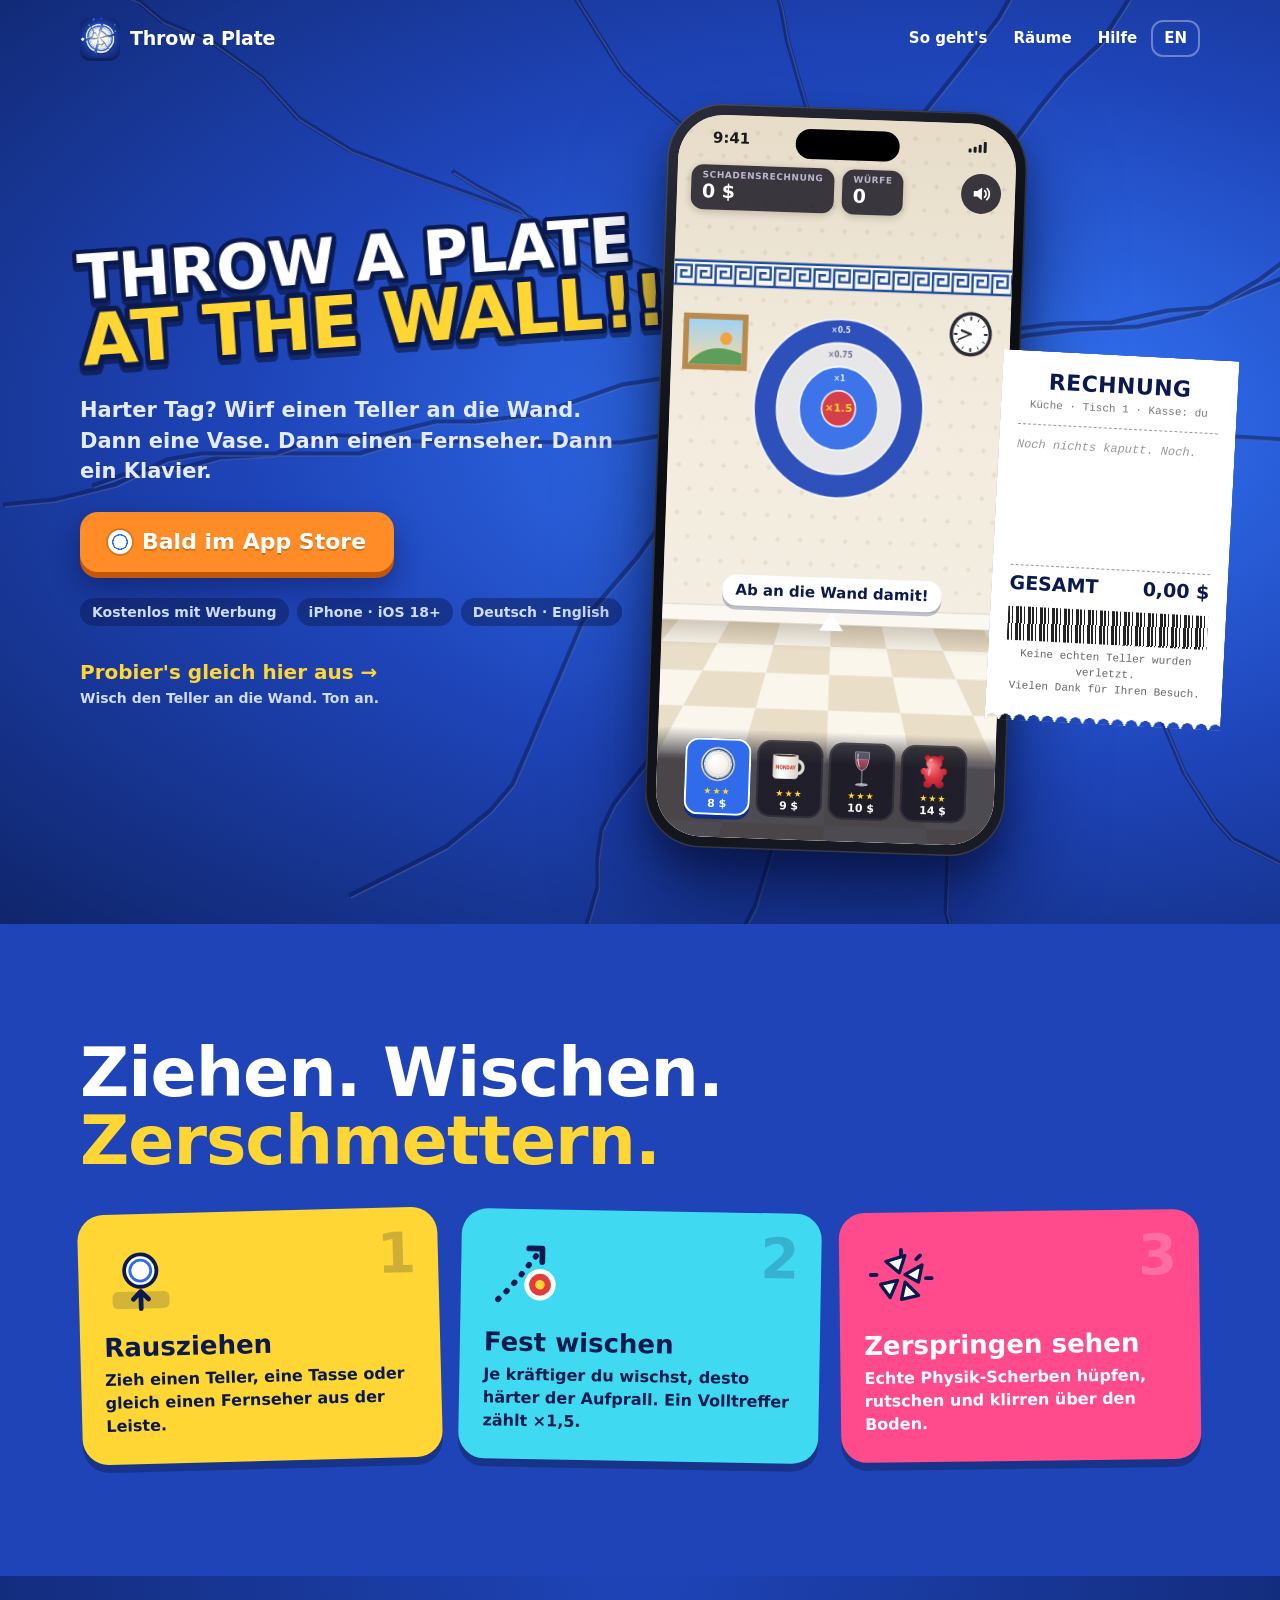
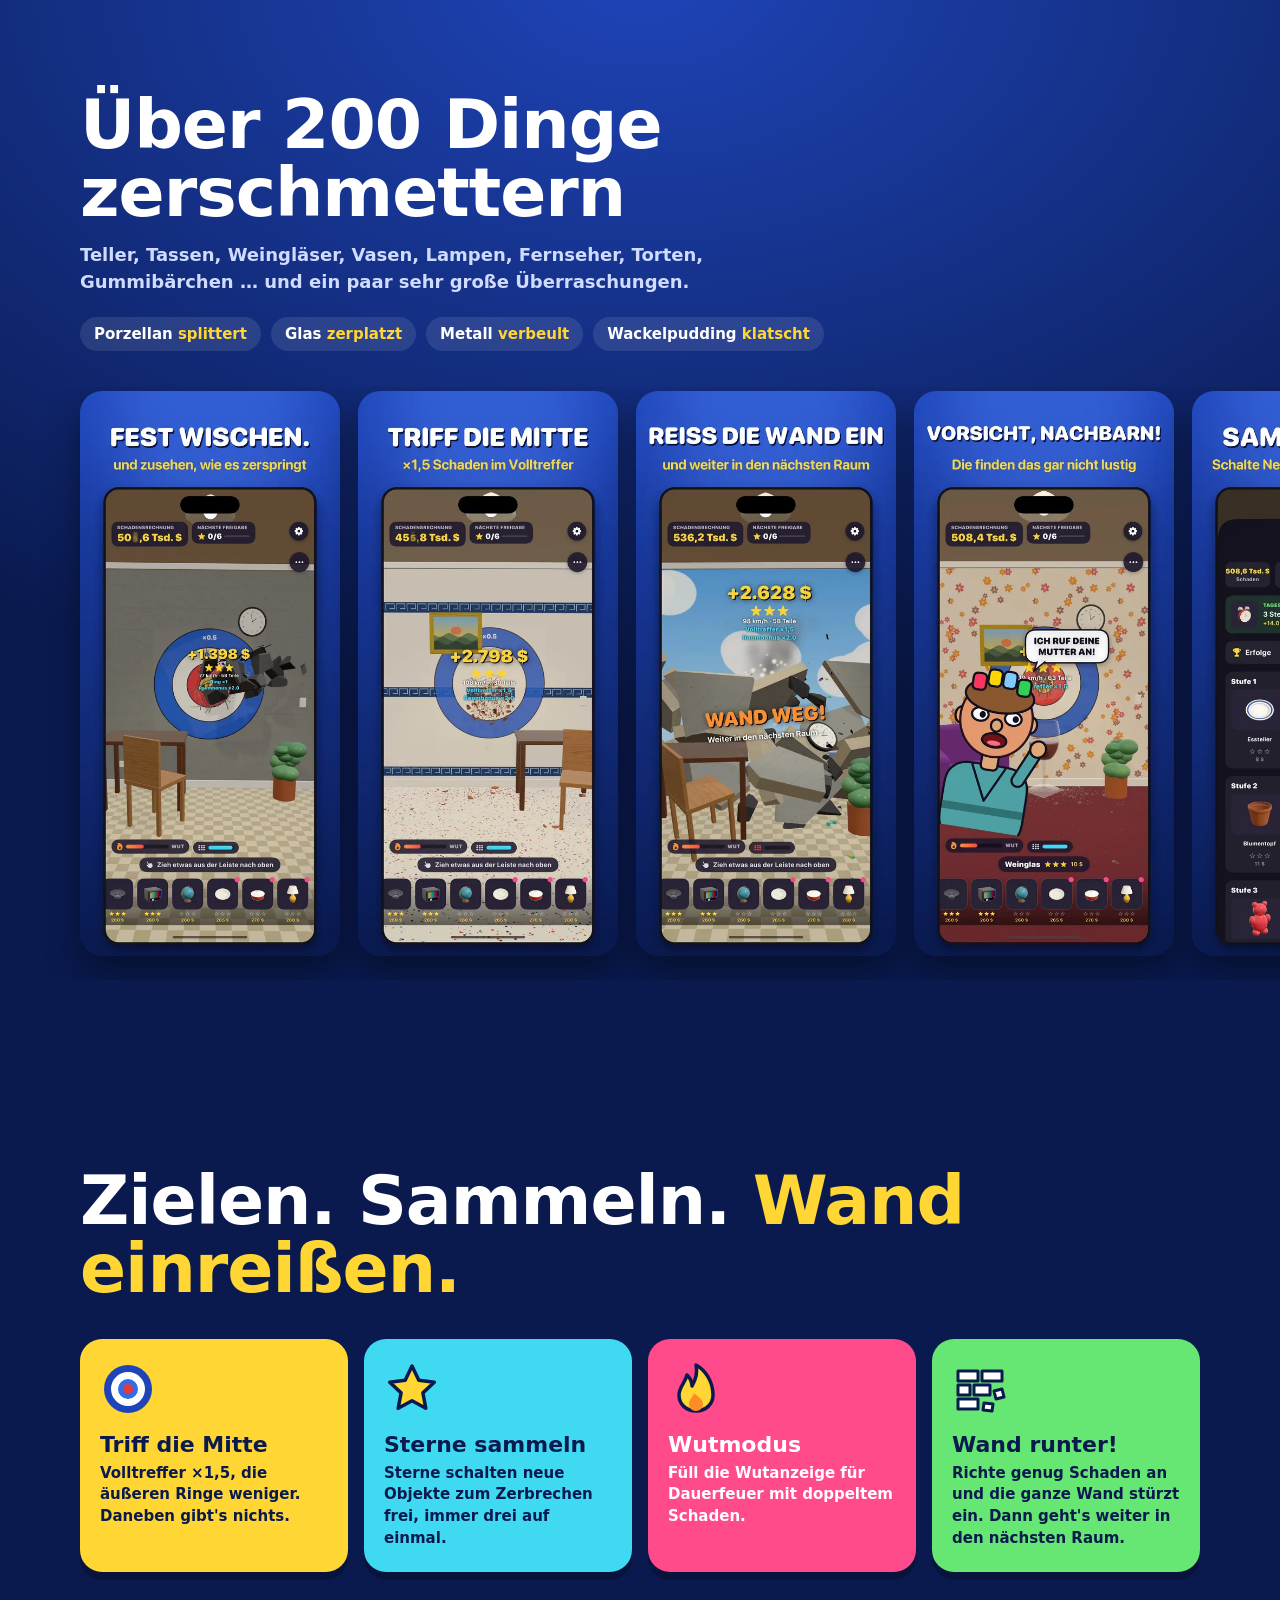
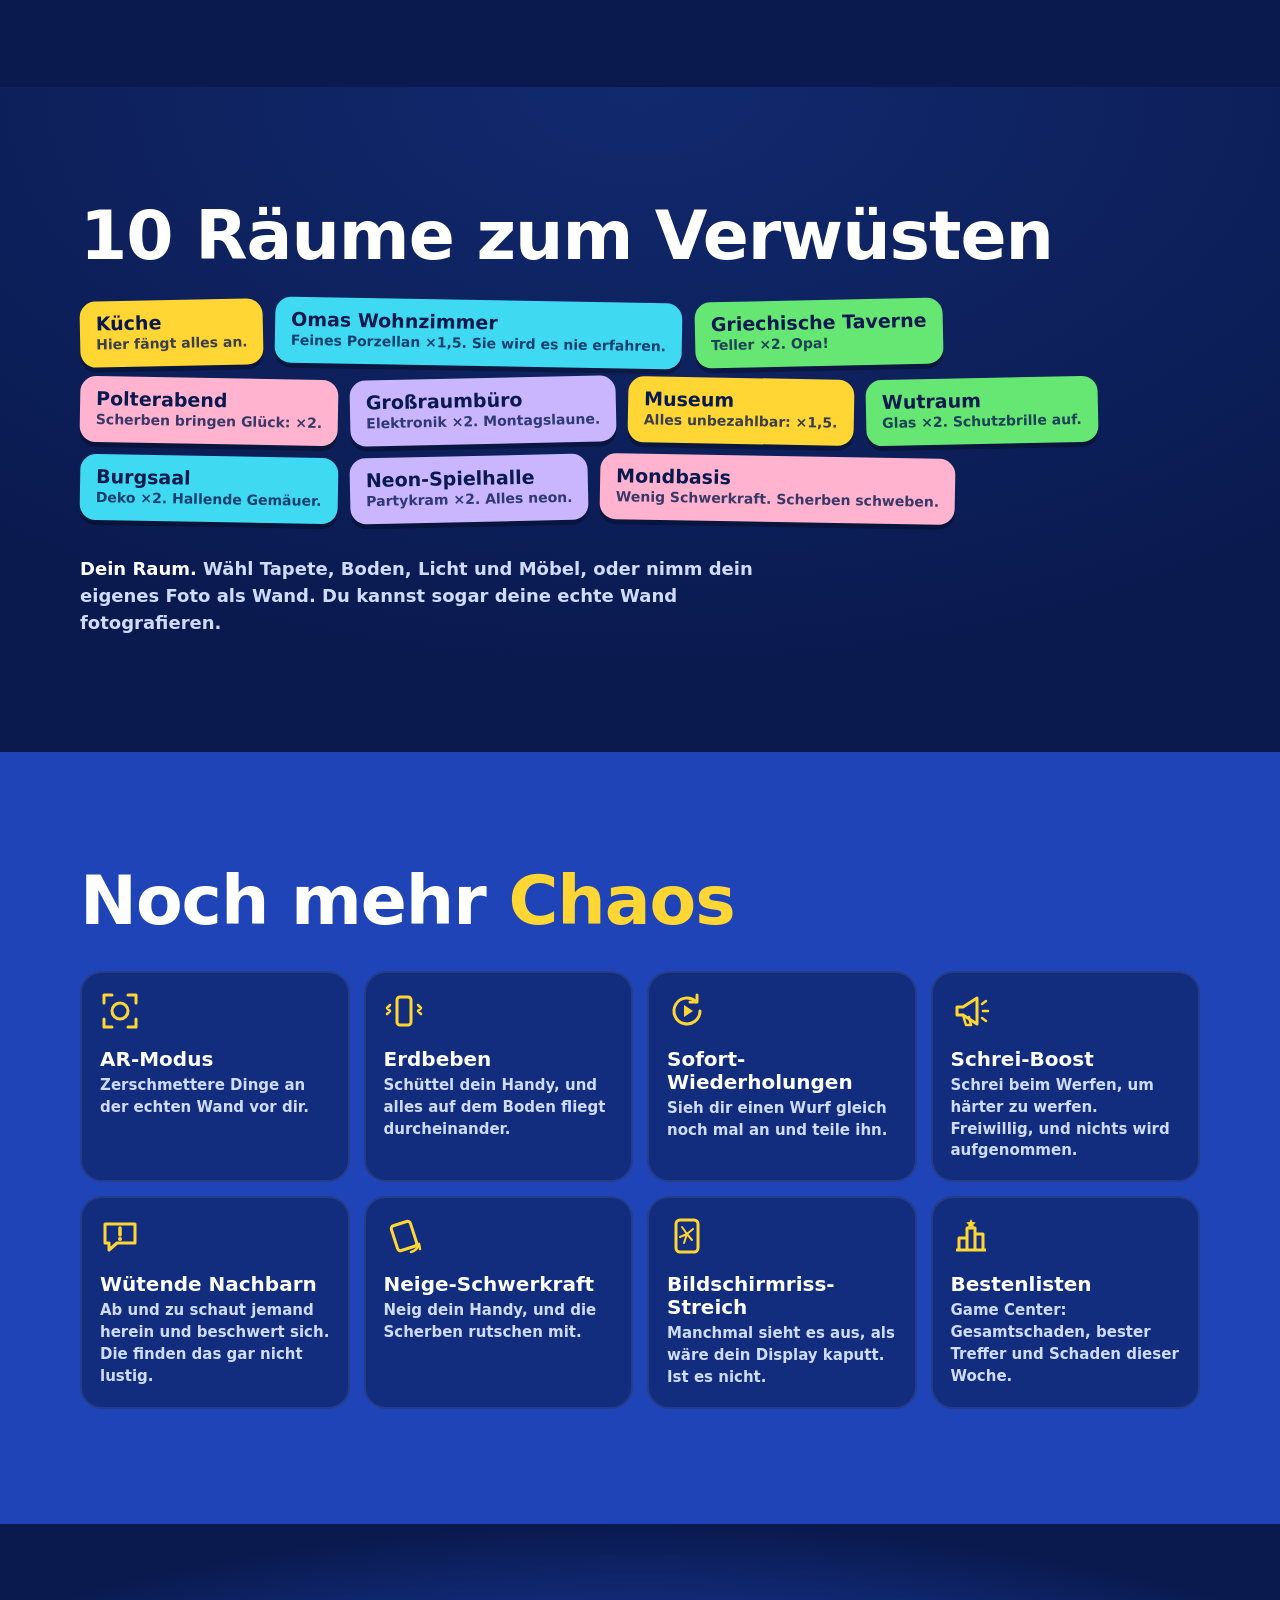
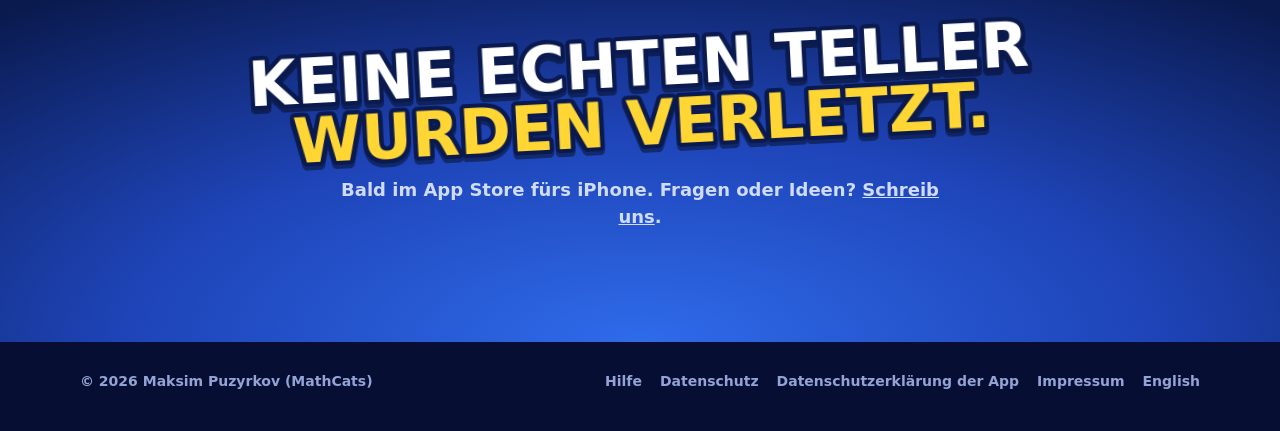
==== de/index.html @ cf0da5d7 "Throw a Plate at the Wall!!! website: playable mini-smash, EN + DE, support, privacy, Impressum Plai" ====
<!DOCTYPE html>
<html lang="de">
<head>
<!--
  THROW A PLATE AT THE WALL!!! – STARTSEITE (Deutsch). Die englische Seite ist ../index.html; beide gleich halten.
  Nach EDIT suchen, um änderbaren Text zu finden. Nur die Wörter zwischen > und < ändern.
-->
<meta charset="utf-8">
<meta name="viewport" content="width=device-width, initial-scale=1">
<title>Throw a Plate at the Wall!!! – Über 200 Dinge zerschmettern auf dem iPhone</title>
<meta name="description" content="Harter Tag? Wirf einen Teller an die Wand. Dann eine Vase. Dann einen Fernseher. Ein Physik-Zerschmetter-Spiel fürs iPhone – probier es gleich hier im Browser aus.">
<meta name="theme-color" content="#1E44B8">
<link rel="canonical" href="https://mathcatsmathcats.github.io/ThrowAPlate/de/">
<link rel="alternate" hreflang="en" href="https://mathcatsmathcats.github.io/ThrowAPlate/">
<link rel="alternate" hreflang="de" href="https://mathcatsmathcats.github.io/ThrowAPlate/de/">
<link rel="alternate" hreflang="x-default" href="https://mathcatsmathcats.github.io/ThrowAPlate/">
<meta property="og:type" content="website">
<meta property="og:site_name" content="Throw a Plate at the Wall!!!">
<meta property="og:title" content="Throw a Plate at the Wall!!!">
<meta property="og:description" content="Harter Tag? Wirf einen Teller an die Wand. Dann eine Vase. Dann einen Fernseher. Über 200 Dinge zerschmettern auf dem iPhone.">
<meta property="og:url" content="https://mathcatsmathcats.github.io/ThrowAPlate/de/">
<meta property="og:image" content="https://mathcatsmathcats.github.io/ThrowAPlate/assets/img/og-de.jpg">
<meta property="og:image:width" content="1200">
<meta property="og:image:height" content="630">
<meta property="og:locale" content="de_DE">
<meta name="twitter:card" content="summary_large_image">
<!-- LINK EDIT: wenn die App live ist, ihre App-Store-ID für Safaris Banner eintragen: <meta name="apple-itunes-app" content="app-id=0000000000"> -->
<link rel="icon" type="image/png" href="../favicon.png">
<link rel="apple-touch-icon" href="../apple-touch-icon.png">
<link rel="stylesheet" href="../assets/site.css">
</head>
<body>
<a class="skip" href="#main">Zum Inhalt</a>

<header class="top">
  <div class="wrap">
    <a class="brand" href="./" aria-label="Throw a Plate at the Wall!!! – Startseite"><img src="../assets/img/icon-256.webp" width="40" height="40" alt=""><span>Throw a Plate</span></a>
    <nav aria-label="Hauptmenü">
      <a href="#how">So geht's</a>
      <a href="#rooms" class="wide">Räume</a>
      <a href="support/">Hilfe</a>
      <a href="../" class="lang" lang="en" hreflang="en" title="English">EN</a>
    </nav>
  </div>
</header>

<main id="main">
<section class="hero">
  <svg class="cracks" aria-hidden="true"></svg>
  <div class="wrap hero-grid">
    <div>
      <h1 class="logo" lang="en" aria-label="Throw a Plate at the Wall!!!"><span class="l1" aria-hidden="true">THROW A PLATE</span><span class="l2" aria-hidden="true">AT THE WALL!!!</span></h1>
      <!-- EDIT 1 – die Zeile unter dem Titel -->
      <p class="lede">Harter Tag? Wirf einen Teller an die Wand. Dann eine Vase. Dann einen Fernseher. Dann ein Klavier.</p>
      <!-- EDIT 2 – wenn die App live ist, diese Zeile ersetzen durch:
           <a class="chunky orange soon" href="https://apps.apple.com/de/app/idXXXXXXXXXX">Laden im App Store</a> -->
      <p><span class="chunky orange soon">Bald im App Store</span></p>
      <ul class="facts">
        <li>Kostenlos mit Werbung</li><li>iPhone · iOS 18+</li><li>Deutsch · English</li>
      </ul>
      <p class="try">Probier's gleich hier aus →<small>Wisch den Teller an die Wand. Ton an.</small></p>
    </div>

    <div class="play">
      <div class="phone">
        <div class="screen">
          <div class="game" id="game"></div>
          <div class="status" aria-hidden="true"><b>9:41</b><i class="island"></i><span class="bars"><i></i><i></i><i></i><i></i></span></div>
          <div class="hud">
            <div class="pill"><small>Schadensrechnung</small><b id="bill">0 $</b></div>
            <div class="pill"><small>Würfe</small><b id="count">0</b></div>
            <button class="round" id="mute" type="button" aria-pressed="false" aria-label="Ton an"><svg viewBox="0 0 24 24" aria-hidden="true"><path d="M4 9h4l5-4v14l-5-4H4z" fill="currentColor"/><path class="wave" d="M16 8.5a5 5 0 0 1 0 7M18.5 6a8.5 8.5 0 0 1 0 12" fill="none" stroke="currentColor" stroke-width="2" stroke-linecap="round"/><path class="cross" d="M16 9l6 6M22 9l-6 6" stroke="currentColor" stroke-width="2" stroke-linecap="round"/></svg></button>
          </div>
          <div class="hint" id="hint" aria-hidden="true"><span>Ab an die Wand damit!</span><i></i></div>
          <div class="tray" role="toolbar" aria-label="Wähle, was du wirfst" id="tray"></div>
        </div>
      </div>
      <aside class="receipt" aria-label="Schadensrechnung">
        <p class="r-head">RECHNUNG</p>
        <p class="r-sub">Küche · Tisch 1 · Kasse: du</p>
        <ol class="r-lines" id="lines"><li class="r-empty">Noch nichts kaputt. Noch.</li></ol>
        <p class="r-total"><span>GESAMT</span><b id="total">0,00 $</b></p>
        <p class="r-bars" aria-hidden="true"></p>
        <p class="r-foot">Keine echten Teller wurden verletzt.<br>Vielen Dank für Ihren Besuch.</p>
      </aside>
    </div>
  </div>
</section>

<section class="band how" id="how">
  <div class="wrap">
    <!-- EDIT 3 – so geht's -->
    <h2 class="shout">Ziehen. Wischen. <em>Zerschmettern.</em></h2>
    <ol class="cards">
      <li class="card yellow">
        <svg viewBox="0 0 80 80" aria-hidden="true"><rect x="10" y="52" width="60" height="18" rx="6" fill="#0A1A4F" opacity=".18"/><circle cx="40" cy="30" r="17" fill="#fff" stroke="#0A1A4F" stroke-width="4"/><circle cx="40" cy="30" r="11" fill="none" stroke="#2F6BEA" stroke-width="3"/><path d="M40 70V52m-8 8 8-8 8 8" stroke="#0A1A4F" stroke-width="5" fill="none" stroke-linecap="round" stroke-linejoin="round"/></svg>
        <h3>Rausziehen</h3>
        <p>Zieh einen Teller, eine Tasse oder gleich einen Fernseher aus der Leiste.</p>
      </li>
      <li class="card cyan">
        <svg viewBox="0 0 80 80" aria-hidden="true"><path d="M14 66C30 52 42 34 58 14" stroke="#0A1A4F" stroke-width="6" fill="none" stroke-linecap="round" stroke-dasharray="1 11"/><path d="M46 12h14v14" stroke="#0A1A4F" stroke-width="6" fill="none" stroke-linecap="round" stroke-linejoin="round"/><circle cx="58" cy="50" r="14" fill="#E23B3B" stroke="#fff" stroke-width="5"/><circle cx="58" cy="50" r="5" fill="#FFD633"/></svg>
        <h3>Fest wischen</h3>
        <p>Je kräftiger du wischst, desto härter der Aufprall. Ein Volltreffer zählt ×1,5.</p>
      </li>
      <li class="card pink">
        <svg viewBox="0 0 80 80" aria-hidden="true"><g fill="#fff" stroke="#0A1A4F" stroke-width="3.5" stroke-linejoin="round"><path d="M38 34 24 22l20-6z"/><path d="M44 36l18-10-4 18z"/><path d="M36 42 18 46l10 14z"/><path d="M44 44l14 14-18 4z"/></g><g stroke="#0A1A4F" stroke-width="4" stroke-linecap="round"><path d="M40 10v6M66 40h6M14 36H8M60 16l-4 4"/></g></svg>
        <h3>Zerspringen sehen</h3>
        <p>Echte Physik-Scherben hüpfen, rutschen und klirren über den Boden.</p>
      </li>
    </ol>
  </div>
</section>

<section class="band shots">
  <div class="wrap">
    <!-- EDIT 4 – die Objekte -->
    <h2 class="shout">Über 200 Dinge zerschmettern</h2>
    <p class="sub">Teller, Tassen, Weingläser, Vasen, Lampen, Fernseher, Torten, Gummibärchen … und ein paar sehr große Überraschungen.</p>
    <ul class="breaks">
      <li>Porzellan <b>splittert</b></li><li>Glas <b>zerplatzt</b></li><li>Metall <b>verbeult</b></li><li>Wackelpudding <b>klatscht</b></li>
    </ul>
  </div>
  <ul class="rail" tabindex="0" aria-label="Bildschirmfotos">
    <li><img src="../assets/img/shots/de/01_smash.webp" width="480" height="1043" loading="lazy" alt="Fest wischen: Ein Teller zerspringt an einer Küchenwand, oben die Schadensrechnung"></li>
    <li><img src="../assets/img/shots/de/03_bullseye.webp" width="480" height="1043" loading="lazy" alt="Triff die Mitte: ein Volltreffer in der Mitte der Zielscheibe für ×1,5 Schaden"></li>
    <li><img src="../assets/img/shots/de/04_walldown.webp" width="480" height="1043" loading="lazy" alt="Reiß die Wand ein: Die ganze Wand stürzt ein, dann geht es weiter in den nächsten Raum"></li>
    <li><img src="../assets/img/shots/de/05_visitor.webp" width="480" height="1043" loading="lazy" alt="Vorsicht, Nachbarn: Ein gezeichneter Nachbar schaut herein und fragt, ob alles in Ordnung ist"></li>
    <li><img src="../assets/img/shots/de/06_collection.webp" width="480" height="1043" loading="lazy" alt="Sammle alles: die Smashopädie mit Objekten zum Freischalten und Sternen"></li>
    <li><img src="../assets/img/shots/de/07_editor.webp" width="480" height="1043" loading="lazy" alt="Dein Raum, deine Wand: Tapeten zur Auswahl oder dein eigenes Foto als Ziel"></li>
  </ul>
</section>

<section class="band goals">
  <div class="wrap">
    <!-- EDIT 5 – Zielen und Fortschritt -->
    <h2 class="shout">Zielen. Sammeln. <em>Wand einreißen.</em></h2>
    <ul class="quad">
      <li class="card yellow">
        <svg viewBox="0 0 56 56" aria-hidden="true"><circle cx="28" cy="28" r="24" fill="#1E44B8"/><circle cx="28" cy="28" r="17" fill="#fff"/><circle cx="28" cy="28" r="10" fill="#2F6BEA"/><circle cx="28" cy="28" r="5" fill="#E23B3B"/></svg>
        <h3>Triff die Mitte</h3>
        <p>Volltreffer ×1,5, die äußeren Ringe weniger. Daneben gibt's nichts.</p>
      </li>
      <li class="card cyan">
        <svg viewBox="0 0 56 56" aria-hidden="true"><path d="M28 5l6.8 14.2 15.5 2-11.4 10.7 2.9 15.4L28 39.8 14.2 47.3l2.9-15.4L5.7 21.2l15.5-2z" fill="#FFD633" stroke="#0A1A4F" stroke-width="3.5" stroke-linejoin="round"/></svg>
        <h3>Sterne sammeln</h3>
        <p>Sterne schalten neue Objekte zum Zerbrechen frei, immer drei auf einmal.</p>
      </li>
      <li class="card pink">
        <svg viewBox="0 0 56 56" aria-hidden="true"><path d="M28 50c-10 0-17-7-17-16 0-8 6-12 8-20 4 4 5 8 5 11 3-5 6-12 4-21 9 5 17 16 17 30 0 9-7 16-17 16z" fill="#FFD633" stroke="#0A1A4F" stroke-width="3.5" stroke-linejoin="round"/><path d="M28 50c-4 0-7-3-7-7 0-5 4-7 5-11 3 3 9 6 9 11 0 4-3 7-7 7z" fill="#FF8C26"/></svg>
        <h3>Wutmodus</h3>
        <p>Füll die Wutanzeige für Dauerfeuer mit doppeltem Schaden.</p>
      </li>
      <li class="card green">
        <svg viewBox="0 0 56 56" aria-hidden="true"><g fill="#fff" stroke="#0A1A4F" stroke-width="3" stroke-linejoin="round"><path d="M6 10h20v10H6zM30 10h20v10H30zM6 24h12v10H6zM22 24h16v10H22zM6 38h20v10H6z"/><path d="M42 30l8-2 2 8-8 2zM32 42l9 1-1 7-9-1z"/></g></svg>
        <h3>Wand runter!</h3>
        <p>Richte genug Schaden an und die ganze Wand stürzt ein. Dann geht's weiter in den nächsten Raum.</p>
      </li>
    </ul>
  </div>
</section>

<section class="band rooms" id="rooms">
  <div class="wrap">
    <!-- EDIT 6 – die Räume -->
    <h2 class="shout">10 Räume zum Verwüsten</h2>
    <ul class="stickers">
      <li class="s1"><b>Küche</b><span>Hier fängt alles an.</span></li>
      <li class="s2"><b>Omas Wohnzimmer</b><span>Feines Porzellan ×1,5. Sie wird es nie erfahren.</span></li>
      <li class="s3"><b>Griechische Taverne</b><span>Teller ×2. Opa!</span></li>
      <li class="s4"><b>Polterabend</b><span>Scherben bringen Glück: ×2.</span></li>
      <li class="s5"><b>Großraumbüro</b><span>Elektronik ×2. Montagslaune.</span></li>
      <li class="s1"><b>Museum</b><span>Alles unbezahlbar: ×1,5.</span></li>
      <li class="s3"><b>Wutraum</b><span>Glas ×2. Schutzbrille auf.</span></li>
      <li class="s2"><b>Burgsaal</b><span>Deko ×2. Hallende Gemäuer.</span></li>
      <li class="s5"><b>Neon-Spielhalle</b><span>Partykram ×2. Alles neon.</span></li>
      <li class="s4"><b>Mondbasis</b><span>Wenig Schwerkraft. Scherben schweben.</span></li>
    </ul>
    <p class="yours"><b>Dein Raum.</b> Wähl Tapete, Boden, Licht und Möbel, oder nimm dein eigenes Foto als Wand. Du kannst sogar deine echte Wand fotografieren.</p>
  </div>
</section>

<section class="band chaos">
  <div class="wrap">
    <!-- EDIT 7 – die Extras -->
    <h2 class="shout">Noch mehr <em>Chaos</em></h2>
    <ul class="tiles">
      <li><svg viewBox="0 0 40 40" aria-hidden="true"><path d="M4 12V4h8M28 4h8v8M36 28v8h-8M12 36H4v-8" fill="none" stroke="currentColor" stroke-width="3" stroke-linecap="round" stroke-linejoin="round"/><circle cx="20" cy="20" r="8" fill="none" stroke="currentColor" stroke-width="3"/></svg>
        <h3>AR-Modus</h3><p>Zerschmettere Dinge an der echten Wand vor dir.</p></li>
      <li><svg viewBox="0 0 40 40" aria-hidden="true"><rect x="13" y="6" width="14" height="28" rx="3" fill="none" stroke="currentColor" stroke-width="3"/><path d="M6 14l-3 3 3 3 -3 3M34 14l3 3-3 3 3 3" fill="none" stroke="currentColor" stroke-width="2.5" stroke-linecap="round" stroke-linejoin="round"/></svg>
        <h3>Erdbeben</h3><p>Schüttel dein Handy, und alles auf dem Boden fliegt durcheinander.</p></li>
      <li><svg viewBox="0 0 40 40" aria-hidden="true"><path d="M33 20a13 13 0 1 1-4-9.4" fill="none" stroke="currentColor" stroke-width="3" stroke-linecap="round"/><path d="M30 4v7h-7" fill="none" stroke="currentColor" stroke-width="3" stroke-linecap="round" stroke-linejoin="round"/><path d="M17 14v12l9-6z" fill="currentColor"/></svg>
        <h3>Sofort-Wiederholungen</h3><p>Sieh dir einen Wurf gleich noch mal an und teile ihn.</p></li>
      <li><svg viewBox="0 0 40 40" aria-hidden="true"><path d="M6 16h6l14-9v26l-14-9H6z" fill="none" stroke="currentColor" stroke-width="3" stroke-linejoin="round"/><path d="M12 24l3 10h5l-2-8M31 13l4-3M32 20h5M31 27l4 3" fill="none" stroke="currentColor" stroke-width="2.5" stroke-linecap="round" stroke-linejoin="round"/></svg>
        <h3>Schrei-Boost</h3><p>Schrei beim Werfen, um härter zu werfen. Freiwillig, und nichts wird aufgenommen.</p></li>
      <li><svg viewBox="0 0 40 40" aria-hidden="true"><path d="M5 8h30v19H17l-8 7v-7H5z" fill="none" stroke="currentColor" stroke-width="3" stroke-linejoin="round"/><path d="M20 12v7" stroke="currentColor" stroke-width="3.5" stroke-linecap="round"/><circle cx="20" cy="23" r="2" fill="currentColor"/></svg>
        <h3>Wütende Nachbarn</h3><p>Ab und zu schaut jemand herein und beschwert sich. Die finden das gar nicht lustig.</p></li>
      <li><svg viewBox="0 0 40 40" aria-hidden="true"><rect x="10" y="7" width="20" height="26" rx="3" fill="none" stroke="currentColor" stroke-width="3" transform="rotate(-18 20 20)"/><path d="M27 36c4-1 7-4 8-8" fill="none" stroke="currentColor" stroke-width="2.5" stroke-linecap="round"/><path d="M36 33l-1-5-4 2" fill="none" stroke="currentColor" stroke-width="2.5" stroke-linecap="round" stroke-linejoin="round"/></svg>
        <h3>Neige-Schwerkraft</h3><p>Neig dein Handy, und die Scherben rutschen mit.</p></li>
      <li><svg viewBox="0 0 40 40" aria-hidden="true"><rect x="9" y="4" width="22" height="32" rx="4" fill="none" stroke="currentColor" stroke-width="3"/><path d="M20 18l-5-7M20 18l6-5M20 18l-3 9M20 18l5 6M20 18l-7 3" fill="none" stroke="currentColor" stroke-width="2" stroke-linecap="round"/></svg>
        <h3>Bildschirmriss-Streich</h3><p>Manchmal sieht es aus, als wäre dein Display kaputt. Ist es nicht.</p></li>
      <li><svg viewBox="0 0 40 40" aria-hidden="true"><path d="M5 34h30M8 34V22h8v12M16 34V12h8v22M24 34V18h8v16" fill="none" stroke="currentColor" stroke-width="3" stroke-linejoin="round"/><path d="M20 3l1.5 3 3.3.5-2.4 2.3.6 3.2-3-1.6-3 1.6.6-3.2-2.4-2.3 3.3-.5z" fill="currentColor"/></svg>
        <h3>Bestenlisten</h3><p>Game Center: Gesamtschaden, bester Treffer und Schaden dieser Woche.</p></li>
    </ul>
  </div>
</section>

<section class="end">
  <div class="wrap">
    <p class="sign" aria-hidden="true"><span>KEINE ECHTEN TELLER</span><span>WURDEN VERLETZT.</span></p>
    <!-- EDIT 8 – der Schlusssatz; wenn die App live ist, „App Store“ mit ihrer Seite verlinken -->
    <p class="more">Bald im App Store fürs iPhone. Fragen oder Ideen? <a href="support/">Schreib uns</a>.</p>
  </div>
</section>
</main>

<footer class="foot">
  <div class="wrap">
    <p>© 2026 Maksim Puzyrkov (MathCats)</p>
    <nav aria-label="Fußzeile">
      <a href="support/">Hilfe</a>
      <a href="privacy/">Datenschutz</a>
      <a href="https://mathcatsmathcats.github.io/ThrowAPlate-privacy/privacy-policy.html#de">Datenschutzerklärung der App</a>
      <a href="../impressum/">Impressum</a>
      <a href="../" lang="en" hreflang="en">English</a>
    </nav>
  </div>
</footer>

<script src="../assets/smash.js"></script>
<script src="../assets/home.js"></script>
</body>
</html>
---- assets/site.css ----
/* Throw a Plate at the Wall!!! – website styles.
   Colors and type follow the app: deep blue wall, chunky rounded black type (SF Rounded on Apple devices),
   and the app's button colors. */
:root {
  --navy: #0A1A4F;
  --navy-2: #060F33;
  --blue: #1E44B8;
  --cobalt: #2F6BEA;
  --glaze: #F7F4EC;
  --yellow: #FFD633;
  --pink: #FF4A8C;
  --cyan: #40D9F2;
  --green: #66E673;
  --orange: #FF8C26;
  --purple: #9966FF;
  --ink: #14121F;
  --ink-2: #4B4860;
  --soft: #CFDBFF;
  --round: ui-rounded, "SF Pro Rounded", "Arial Rounded MT Bold", "Nunito", "Varela Round", system-ui, sans-serif;
  --text: system-ui, -apple-system, "Segoe UI", Roboto, sans-serif;
  --mono: ui-monospace, "SF Mono", Menlo, Consolas, "Liberation Mono", monospace;
  --side: clamp(16px, 4vw, 40px);
  color-scheme: dark;
}
* { box-sizing: border-box; }
html { -webkit-text-size-adjust: 100%; text-size-adjust: 100%; scroll-behavior: smooth; }
@media (prefers-reduced-motion: reduce) { html { scroll-behavior: auto; } }
body { margin: 0; background: var(--navy); color: #fff; font: 500 17px/1.55 var(--text); overflow-x: hidden; }
a { color: inherit; }
img { display: block; max-width: 100%; height: auto; }
.wrap { max-width: 1200px; margin: 0 auto; padding: 0 var(--side); }
.skip { position: absolute; left: 12px; top: -60px; z-index: 50; padding: 10px 14px; border-radius: 12px; background: var(--yellow); color: var(--navy); font: 900 15px/1 var(--round); }
.skip:focus { top: 12px; }
:focus-visible { outline: 3px solid var(--yellow); outline-offset: 2px; }
.sr { position: absolute; width: 1px; height: 1px; overflow: hidden; clip-path: inset(50%); white-space: nowrap; }

/* header */
.top { position: absolute; inset: 0 0 auto; z-index: 10; }
.top .wrap { display: flex; align-items: center; justify-content: space-between; gap: 12px; height: 76px; }
.brand { display: flex; align-items: center; gap: 10px; text-decoration: none; font: 900 19px/1 var(--round); letter-spacing: -.01em; white-space: nowrap; }
.brand img { width: 40px; height: 40px; border-radius: 10px; box-shadow: 0 3px 0 rgba(0,0,0,.3); }
.top nav { display: flex; gap: 2px; }
.top nav a { text-decoration: none; font: 800 15px/1 var(--round); padding: 11px 12px; border-radius: 12px; white-space: nowrap; }
.top nav a:hover { background: rgba(255,255,255,.12); }
.top nav a[aria-current="page"] { background: rgba(255,255,255,.14); }
.top nav .lang { border: 2px solid rgba(255,255,255,.35); padding: 9px 11px; }
@media (max-width: 600px) { .top nav .wide { display: none; } .top nav a { padding: 10px 9px; } .brand span { display: none; } }

/* hero */
.hero { position: relative; overflow: hidden; padding: 108px 0 72px;
  background: radial-gradient(120% 90% at 72% 46%, #3D7BF2 0%, var(--cobalt) 14%, var(--blue) 44%, var(--navy) 100%); }
.cracks { position: absolute; inset: 0; width: 100%; height: 100%; pointer-events: none; }
.hero-grid { position: relative; display: grid; grid-template-columns: minmax(0, 1fr) auto; gap: clamp(24px, 4vw, 56px); align-items: center; }
@media (max-width: 900px) { .hero-grid { grid-template-columns: 1fr; } }

.logo { margin: 0 0 22px; font: 900 clamp(40px, 5.6vw, 82px)/.92 var(--round); letter-spacing: -.01em;
  transform: rotate(-4deg); transform-origin: left center; filter: drop-shadow(0 .07em 0 rgba(0,0,0,.42)); }
.logo span, .sign span { display: block; white-space: nowrap; text-shadow:
  .07em 0 0 var(--navy), -.07em 0 0 var(--navy), 0 .07em 0 var(--navy), 0 -.07em 0 var(--navy),
  .05em .05em 0 var(--navy), -.05em .05em 0 var(--navy), .05em -.05em 0 var(--navy), -.05em -.05em 0 var(--navy),
  .065em .03em 0 var(--navy), -.065em .03em 0 var(--navy), .065em -.03em 0 var(--navy), -.065em -.03em 0 var(--navy),
  .03em .065em 0 var(--navy), -.03em .065em 0 var(--navy), .03em -.065em 0 var(--navy), -.03em -.065em 0 var(--navy); }
.logo .l1 { color: #fff; font-size: .86em; }
.logo .l2 { color: var(--yellow); }
.lede { margin: 0 0 26px; max-width: 30em; font: 700 clamp(18px, 1.7vw, 21px)/1.45 var(--round); color: #E4EBFF; }
.chunky { display: inline-flex; align-items: center; justify-content: center; gap: 10px; min-height: 60px; padding: 0 28px; border-radius: 18px;
  font: 900 clamp(18px, 2vw, 22px)/1.1 var(--round); color: #fff; text-align: center; text-decoration: none; text-shadow: 0 2px 0 rgba(0,0,0,.18); }
.orange { background: var(--orange); box-shadow: 0 6px 0 #C2560B, 0 14px 28px rgba(5,10,40,.4); }
.soon::before { content: ""; width: 24px; height: 24px; flex: none; border-radius: 50%;
  background: radial-gradient(circle, #fff 0 38%, var(--cobalt) 39% 46%, #fff 47% 100%); box-shadow: 0 0 0 2px rgba(0,0,0,.15); }
.facts { display: flex; flex-wrap: wrap; gap: 8px; margin: 26px 0 0; padding: 0; list-style: none; }
.facts li { padding: 7px 12px; border-radius: 999px; background: rgba(10,26,79,.45); font: 800 14px/1 var(--round); color: var(--soft); }
.try { margin: 34px 0 0; font: 900 20px/1.2 var(--round); color: var(--yellow); }
.try small { display: block; margin-top: 4px; font: 700 14px/1.5 var(--round); color: var(--soft); }
@media (max-width: 900px) { .try { display: none; } }

/* the phone with the mini game, and the receipt beside it */
.play { display: flex; align-items: center; justify-content: center; }
.phone { position: relative; flex: none; width: min(360px, 100%, calc((100vh - 150px) * 9 / 18.6)); min-width: 300px; aspect-ratio: 9 / 18.6; padding: 11px; border-radius: 56px;
  background: linear-gradient(145deg, #2B2E3B, #0B0C12 40%, #1A1C26); transform: rotate(2deg); z-index: 1;
  box-shadow: 0 0 0 1.5px rgba(255,255,255,.14) inset, 0 50px 90px rgba(3,8,40,.6), 0 18px 30px rgba(3,8,40,.35); }
@media (max-width: 900px) { .phone { transform: none; width: min(380px, 100%); min-width: 0; } }
.screen { position: relative; height: 100%; border-radius: 46px; overflow: hidden; background: #EDE4D3; isolation: isolate; }
.game { position: absolute; inset: 0; }
.game:focus-visible { outline: none; box-shadow: inset 0 0 0 4px var(--yellow); }
.status { position: absolute; top: 0; left: 0; right: 0; height: 46px; display: flex; align-items: center; justify-content: space-between;
  padding: 0 30px 0 34px; color: #1a1a1a; font: 700 15px/1 var(--text); pointer-events: none; z-index: 6; }
.island { position: absolute; left: 50%; top: 11px; width: 104px; height: 30px; margin-left: -52px; border-radius: 20px; background: #000; }
.bars { display: flex; gap: 2px; align-items: flex-end; height: 11px; }
.bars i { width: 3px; background: #1a1a1a; border-radius: 1px; }
.bars i:nth-child(1) { height: 4px; } .bars i:nth-child(2) { height: 6px; } .bars i:nth-child(3) { height: 8px; } .bars i:nth-child(4) { height: 11px; }
.hud { position: absolute; top: 50px; left: 14px; right: 14px; display: flex; gap: 8px; align-items: flex-start; z-index: 6; pointer-events: none; }
.pill { padding: 6px 11px 7px; border-radius: 12px; background: rgba(20,18,31,.82); color: #fff; box-shadow: 0 2px 8px rgba(0,0,0,.2); }
.pill small { display: block; font: 900 9px/1.1 var(--round); letter-spacing: .06em; color: #B9B6CC; text-transform: uppercase; }
.pill b { display: block; font: 900 19px/1.15 var(--round); font-variant-numeric: tabular-nums; }
.round { margin-left: auto; width: 40px; height: 40px; border: 0; border-radius: 50%; background: rgba(20,18,31,.82); color: #fff;
  display: grid; place-items: center; cursor: pointer; pointer-events: auto; }
.round svg { width: 22px; height: 22px; }
.round .cross { display: none; }
.round[aria-pressed="true"] .wave { display: none; }
.round[aria-pressed="true"] .cross { display: inline; }
.tray { position: absolute; left: 0; right: 0; bottom: 0; z-index: 6; display: flex; gap: 6px; justify-content: center;
  padding: 10px 10px 22px; background: linear-gradient(rgba(20,18,31,0), rgba(20,18,31,.75) 30%); }
.slot { position: relative; width: 66px; padding: 6px 0 5px; border: 0; border-radius: 14px; background: rgba(20,18,31,.78);
  color: #fff; font: 900 11px/1.2 var(--round); cursor: pointer; box-shadow: 0 0 0 2px rgba(255,255,255,.08) inset; }
.slot img { width: 40px; height: 40px; margin: 0 auto 2px; }
.slot[aria-pressed="true"] { background: var(--cobalt); box-shadow: 0 0 0 2px #fff inset, 0 4px 0 #0E2F86; }
.slot .stars { display: block; color: var(--yellow); font-size: 9px; letter-spacing: 1px; }
.hint { position: absolute; left: 50%; bottom: 210px; z-index: 6; transform: translateX(-50%); pointer-events: none;
  display: flex; flex-direction: column; align-items: center; gap: 4px; transition: opacity .3s; }
.hint span { padding: 8px 13px; border-radius: 14px; background: #fff; color: var(--navy); font: 900 15px/1 var(--round); box-shadow: 0 4px 0 rgba(10,26,79,.25); white-space: nowrap; }
.hint i { width: 0; height: 0; border: 12px solid transparent; border-bottom: 18px solid #fff; border-top: 0; animation: nudge 1.1s ease-in-out infinite; }
.hint.gone { opacity: 0; }
@keyframes nudge { 50% { transform: translateY(-10px); } }
@media (prefers-reduced-motion: reduce) { .hint i { animation: none; } }

.receipt { position: relative; flex: none; width: 236px; margin: 120px 0 0 -22px; padding: 18px 18px 26px; background: #fff; color: #222;
  font: 500 12px/1.45 var(--mono); transform: rotate(3deg); z-index: 2; pointer-events: none; box-shadow: 0 22px 38px rgba(3,8,40,.45), 0 2px 4px rgba(0,0,0,.2);
  -webkit-mask: radial-gradient(circle 6px at 50% 100%, transparent 97%, #000 100%) 0 0 / 14px 100% repeat-x;
  mask: radial-gradient(circle 6px at 50% 100%, transparent 97%, #000 100%) 0 0 / 14px 100% repeat-x; }
@media (max-width: 1180px) { .play { flex-direction: column; } .receipt { width: min(340px, 100%); margin: 30px 0 0; transform: rotate(-1.5deg); } }
.r-head { margin: 2px 0 0; text-align: center; font: 900 22px/1 var(--round); color: var(--navy); letter-spacing: .02em; }
.r-sub { margin: 5px 0 12px; padding-bottom: 10px; text-align: center; color: #777; font-size: 11px; border-bottom: 1.5px dashed #999; }
.r-lines { margin: 0; padding: 0; list-style: none; min-height: 118px; }
.r-lines li { display: flex; gap: 6px; }
.r-lines li span { flex: 1; overflow: hidden; white-space: nowrap; text-overflow: ellipsis; }
.r-lines li b { font-weight: 700; white-space: nowrap; }
.r-lines li.bonus { color: #777; padding-left: 12px; font-size: 11px; }
.r-lines li.new { animation: print .35s ease-out; }
@keyframes print { from { transform: translateY(-6px); opacity: 0; } }
@media (prefers-reduced-motion: reduce) { .r-lines li.new { animation: none; } }
.r-empty { color: #999; font-style: italic; }
.r-total { display: flex; justify-content: space-between; align-items: baseline; margin: 10px 0 0; padding-top: 8px; border-top: 1.5px dashed #999; font: 900 19px/1 var(--round); color: var(--navy); }
.r-total b { font-variant-numeric: tabular-nums; }
.r-bars { height: 34px; margin: 14px 0 6px; background: repeating-linear-gradient(90deg, #222 0 2px, transparent 2px 4px, #222 4px 5px, transparent 5px 8px, #222 8px 11px, transparent 11px 12px); }
.r-foot { margin: 0; text-align: center; font-size: 11px; color: #666; }

/* sections */
.shout { margin: 0 0 14px; font: 900 clamp(36px, 6vw, 68px)/1 var(--round); letter-spacing: -.015em; }
.shout em { font-style: normal; color: var(--yellow); }
.sub { margin: 0; max-width: 38em; font: 700 18px/1.5 var(--round); color: var(--soft); }
.band { padding: clamp(64px, 9vw, 120px) 0; }
.how { background: var(--blue); }
.cards { display: grid; grid-template-columns: repeat(3, 1fr); gap: 20px; margin: 36px 0 0; padding: 0; list-style: none; counter-reset: c; }
@media (max-width: 760px) { .cards { grid-template-columns: 1fr; } }
.card { position: relative; padding: 28px 24px 26px; border-radius: 26px; color: var(--navy); counter-increment: c; box-shadow: 0 8px 0 rgba(0,0,0,.25); }
.cards .card:nth-child(1) { transform: rotate(-1.5deg); } .cards .card:nth-child(2) { transform: rotate(1deg); } .cards .card:nth-child(3) { transform: rotate(-.7deg); }
.cards .card::before { content: counter(c); position: absolute; top: 18px; right: 22px; font: 900 56px/1 var(--round); opacity: .2; }
.card svg { width: 76px; height: 76px; margin-bottom: 8px; }
.card h3 { margin: 0 0 6px; font: 900 26px/1.1 var(--round); }
.card p { margin: 0; font: 700 16px/1.45 var(--round); }
.yellow { background: var(--yellow); } .cyan { background: var(--cyan); } .pink { background: var(--pink); color: #fff; } .green { background: var(--green); } .lilac { background: #C9B6FF; }

.shots { padding-bottom: clamp(40px, 6vw, 72px); background: radial-gradient(90% 70% at 50% 0%, var(--blue), var(--navy)); }
.rail { display: flex; gap: 18px; margin: 36px 0 0; padding: 4px max(var(--side), calc((100vw - 1200px) / 2 + var(--side))) 24px;
  list-style: none; overflow-x: auto; scroll-snap-type: x mandatory; scrollbar-width: thin; scrollbar-color: rgba(255,255,255,.3) transparent; }
.rail li { flex: none; width: clamp(200px, 22vw, 260px); scroll-snap-align: center; }
.rail img { border-radius: 22px; box-shadow: 0 16px 34px rgba(0,0,0,.4); }
.rail:focus-visible { outline-offset: -3px; }
.breaks { display: flex; flex-wrap: wrap; gap: 10px; margin: 22px 0 0; padding: 0; list-style: none; }
.breaks li { padding: 8px 14px; border-radius: 999px; background: rgba(255,255,255,.1); font: 800 15px/1.2 var(--round); }
.breaks b { color: var(--yellow); }

.goals { background: var(--navy); }
.quad { display: grid; grid-template-columns: repeat(4, 1fr); gap: 16px; margin: 36px 0 0; padding: 0; list-style: none; }
@media (max-width: 980px) { .quad { grid-template-columns: repeat(2, 1fr); } }
@media (max-width: 520px) { .quad { grid-template-columns: 1fr; } }
.quad .card { padding: 22px 20px; border-radius: 22px; }
.quad .card svg { width: 56px; height: 56px; }
.quad .card h3 { font-size: 22px; }
.quad .card p { font-size: 15px; }

.rooms { background: radial-gradient(80% 90% at 50% 0%, #12296E, var(--navy)); }
.stickers { display: flex; flex-wrap: wrap; gap: 12px; margin: 30px 0 0; padding: 0; list-style: none; }
.stickers li { padding: 12px 16px 13px; border-radius: 16px; color: var(--navy); box-shadow: 0 5px 0 rgba(0,0,0,.3); }
.stickers li:nth-child(odd) { transform: rotate(-1.2deg); } .stickers li:nth-child(even) { transform: rotate(1deg); }
.stickers b { display: block; font: 900 19px/1.15 var(--round); }
.stickers span { display: block; font: 700 14px/1.35 var(--round); opacity: .8; }
.s1 { background: var(--yellow); } .s2 { background: var(--cyan); } .s3 { background: var(--green); } .s4 { background: #FFB3CF; } .s5 { background: #C9B6FF; }
.yours { margin: 34px 0 0; max-width: 40em; font: 700 18px/1.5 var(--round); color: var(--soft); }
.yours b { color: #fff; }

.chaos { background: var(--blue); }
.tiles { display: grid; grid-template-columns: repeat(4, 1fr); gap: 14px; margin: 36px 0 0; padding: 0; list-style: none; }
@media (max-width: 980px) { .tiles { grid-template-columns: repeat(2, 1fr); } }
@media (max-width: 480px) { .tiles { grid-template-columns: 1fr; } }
.tiles li { padding: 20px; border-radius: 22px; background: rgba(10,26,79,.55); box-shadow: inset 0 0 0 2px rgba(255,255,255,.08); }
.tiles svg { width: 40px; height: 40px; margin-bottom: 10px; color: var(--yellow); }
.tiles h3 { margin: 0 0 4px; font: 900 20px/1.15 var(--round); }
.tiles p { margin: 0; font: 600 15px/1.45 var(--round); color: var(--soft); }

.end { padding: clamp(64px, 9vw, 112px) 0; text-align: center; background: radial-gradient(80% 100% at 50% 100%, var(--cobalt), var(--blue) 50%, var(--navy)); }
.sign { margin: 0 0 22px; font: 900 clamp(32px, 5.6vw, 62px)/.95 var(--round); transform: rotate(-3deg); filter: drop-shadow(0 .07em 0 rgba(0,0,0,.42)); }
.sign span + span { color: var(--yellow); }
@media (max-width: 600px) { .sign span { white-space: normal; } }
.end p.more { margin: 0 auto; max-width: 34em; font: 700 18px/1.5 var(--round); color: var(--soft); }

/* footer */
.foot { padding: 30px 0 40px; background: var(--navy-2); color: #93A3D6; font: 700 14px/1.4 var(--round); }
.foot .wrap { display: flex; flex-wrap: wrap; gap: 14px 24px; justify-content: space-between; align-items: center; }
.foot p { margin: 0; }
.foot nav { display: flex; flex-wrap: wrap; gap: 8px 18px; }
.foot a { text-decoration: none; }
.foot a:hover { color: #fff; text-decoration: underline; }

/* inner pages (support, privacy, impressum) */
.page-hero { position: relative; overflow: hidden; padding: 130px 0 54px; background: radial-gradient(110% 120% at 80% 0%, var(--cobalt), var(--blue) 45%, var(--navy)); }
.page-hero h1 { margin: 0 0 12px; font: 900 clamp(40px, 7vw, 76px)/1 var(--round); letter-spacing: -.015em; }
.page-hero p { margin: 0; max-width: 36em; font: 700 19px/1.5 var(--round); color: #E4EBFF; }
.page-hero .mail { display: inline-flex; align-items: center; gap: 10px; margin-top: 22px; }
.mail svg { width: 22px; height: 22px; }
.toc { display: flex; flex-wrap: wrap; gap: 8px; margin: 26px 0 0; }
.toc a { padding: 8px 14px; border-radius: 999px; background: rgba(10,26,79,.45); font: 800 14px/1 var(--round); text-decoration: none; color: var(--soft); }
.toc a:hover { color: #fff; }
.doc { padding-top: 34px; padding-bottom: clamp(56px, 8vw, 96px); }
.doc > * { max-width: 860px; }
.sheet { margin: 0 0 20px; padding: clamp(22px, 4vw, 36px); border-radius: 26px; background: var(--glaze); color: var(--ink); box-shadow: 0 8px 0 rgba(0,0,0,.25); }
.sheet h2 { margin: 0 0 12px; font: 900 clamp(26px, 3.6vw, 34px)/1.1 var(--round); color: var(--navy); }
.sheet h3 { margin: 22px 0 6px; font: 900 19px/1.25 var(--round); color: var(--navy); }
.sheet p, .sheet li { color: #2E2B3D; }
.sheet p { margin: 0 0 12px; }
.sheet ul, .sheet ol { margin: 0 0 12px; padding-left: 22px; }
.sheet li { margin-bottom: 6px; }
.sheet a { color: #1F4E9C; text-decoration-thickness: 1.5px; text-underline-offset: 2px; }
.sheet a.chunky { color: #fff; text-decoration: none; }
.sheet strong { color: var(--ink); }
.sheet .meta { color: #6B6880; font-size: 15px; }
.rings { display: flex; flex-wrap: wrap; gap: 8px; margin: 4px 0 14px; padding: 0; list-style: none; }
.rings li { margin: 0; padding: 6px 12px; border-radius: 999px; font: 900 15px/1.2 var(--round); color: #fff; }
.rings li:nth-child(1) { background: #E23B3B; } .rings li:nth-child(2) { background: var(--cobalt); } .rings li:nth-child(3) { background: #fff; color: var(--navy); box-shadow: inset 0 0 0 2px #C9C3B5; } .rings li:nth-child(4) { background: var(--blue); } .rings li:nth-child(5) { background: #8A8799; }
.faq details { border-top: 1.5px solid #E2DCCD; }
.faq details:last-of-type { border-bottom: 1.5px solid #E2DCCD; }
.faq summary { display: flex; align-items: center; justify-content: space-between; gap: 16px; padding: 16px 2px; cursor: pointer; list-style: none;
  font: 900 18px/1.3 var(--round); color: var(--navy); }
.faq summary::-webkit-details-marker { display: none; }
.faq summary::after { content: "+"; flex: none; width: 30px; height: 30px; border-radius: 50%; display: grid; place-items: center; background: var(--navy); color: #fff; font: 900 20px/1 var(--round); }
.faq details[open] summary::after { content: "–"; }
.faq details > div { padding: 0 2px 8px; }
.address { font-style: normal; }

/* 404 */
.lost { min-height: 100vh; min-height: 100svh; display: flex; align-items: center; text-align: center; }
.lost .wrap { width: 100%; }
.lost p { margin: 0 auto 28px; max-width: 30em; font: 700 19px/1.5 var(--round); color: var(--soft); }
.lost .sign { margin: 0 0 30px; max-width: none; font: 900 clamp(34px, 8vw, 84px)/.95 var(--round); color: #fff; }
.lost .links { display: flex; flex-wrap: wrap; gap: 14px; justify-content: center; }
.ghost { background: rgba(10,26,79,.55); box-shadow: inset 0 0 0 2px rgba(255,255,255,.3); }
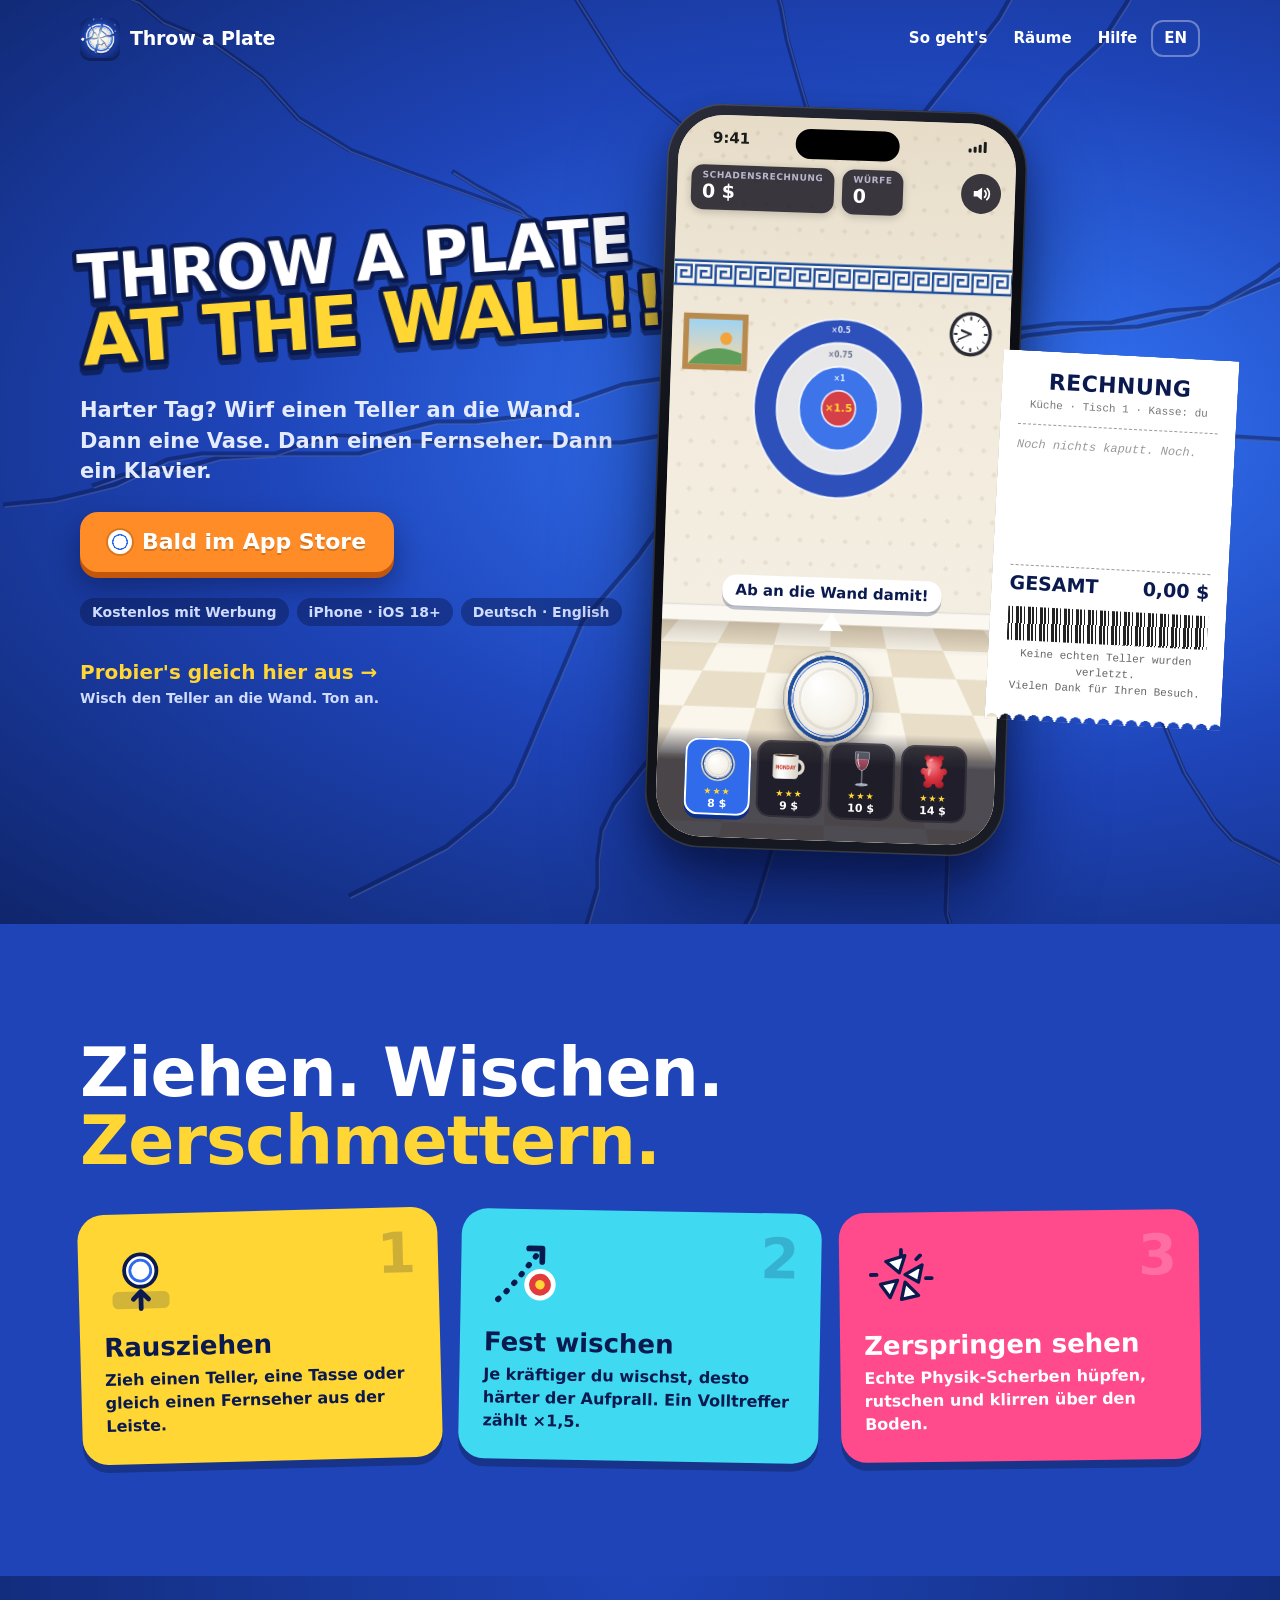
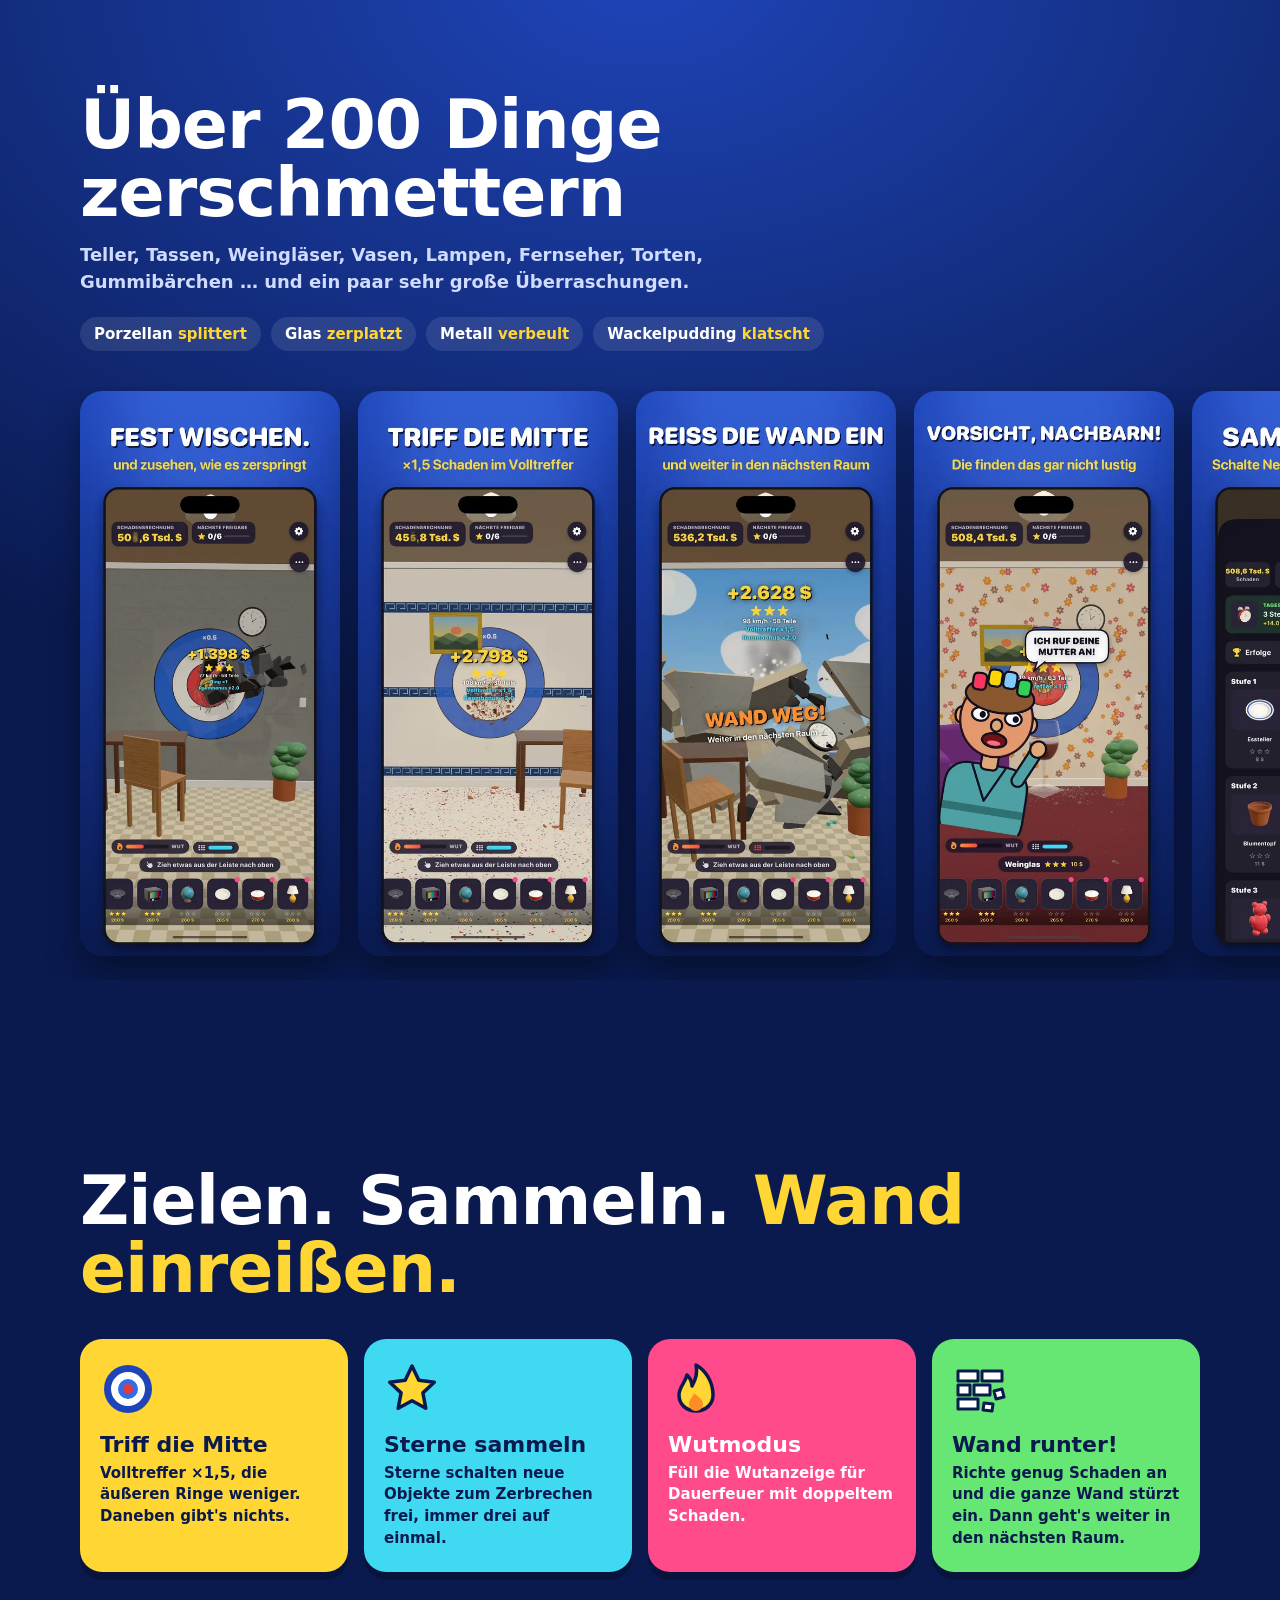
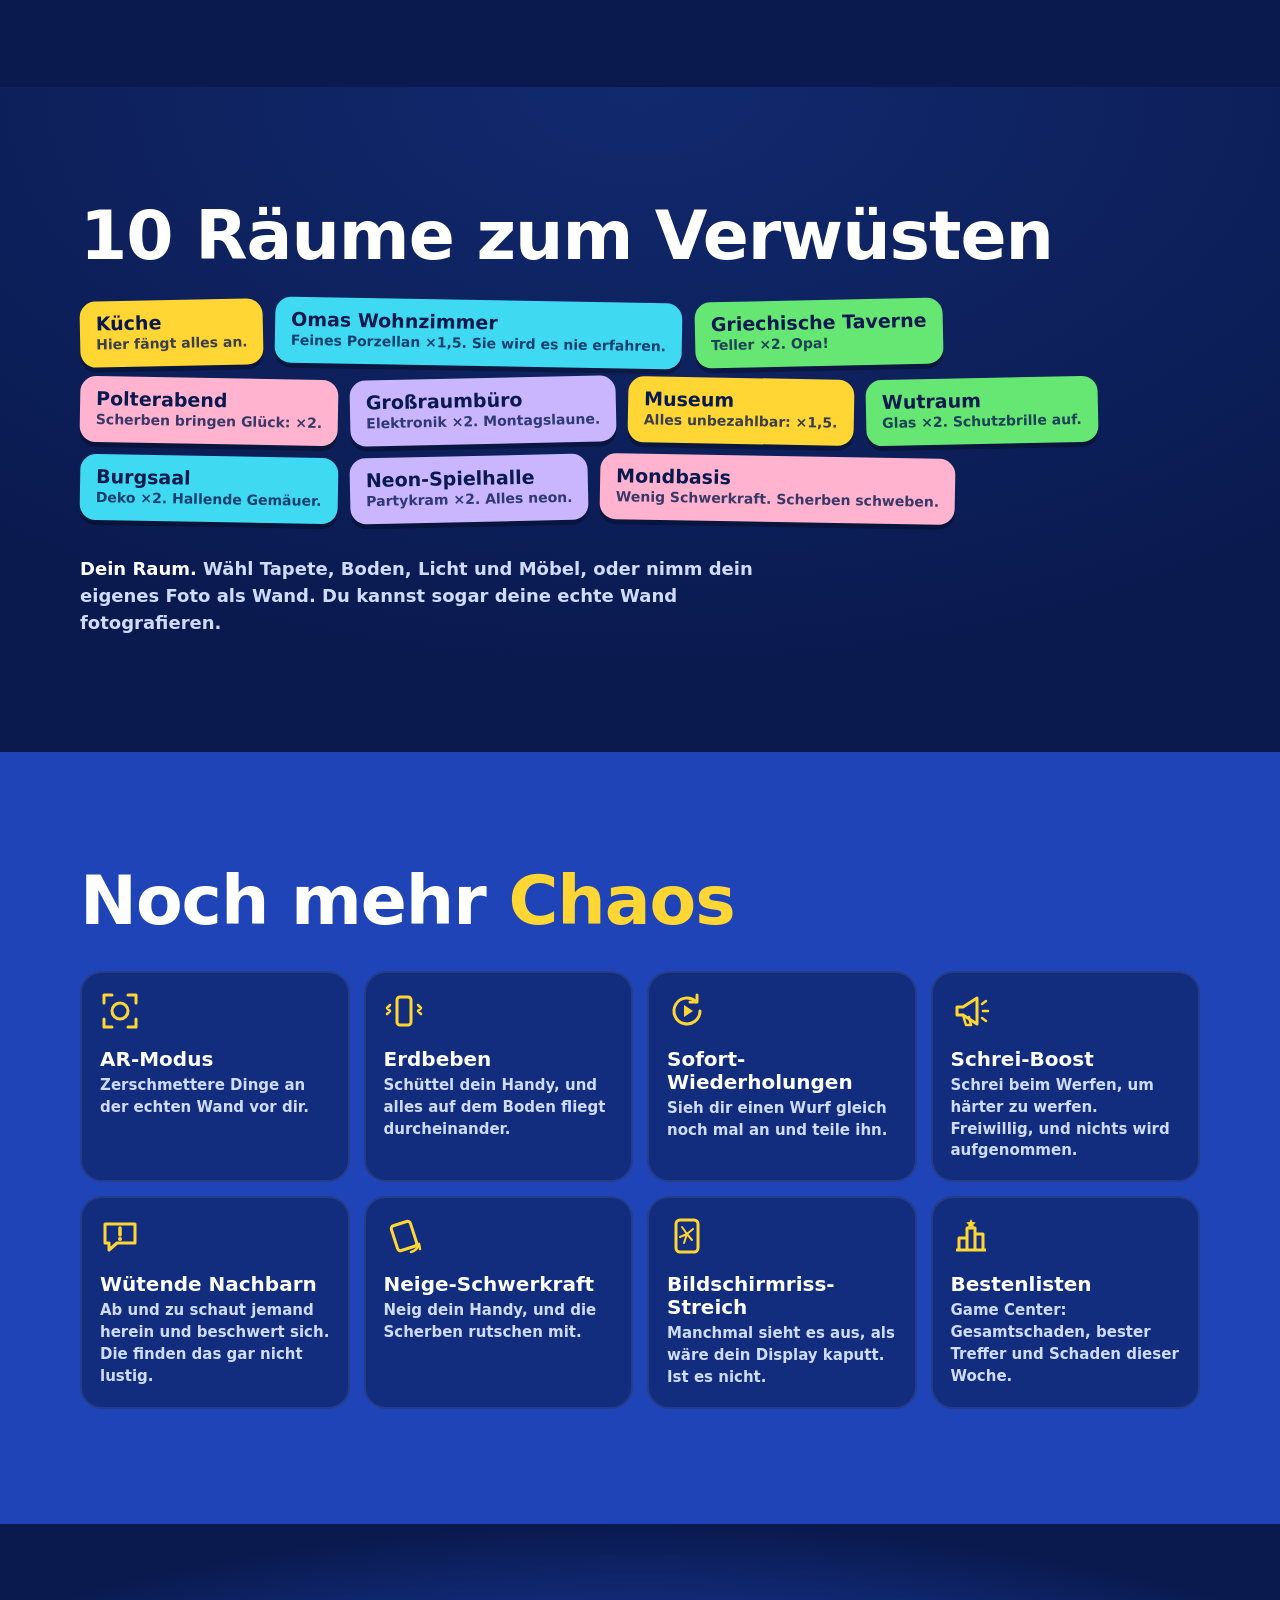
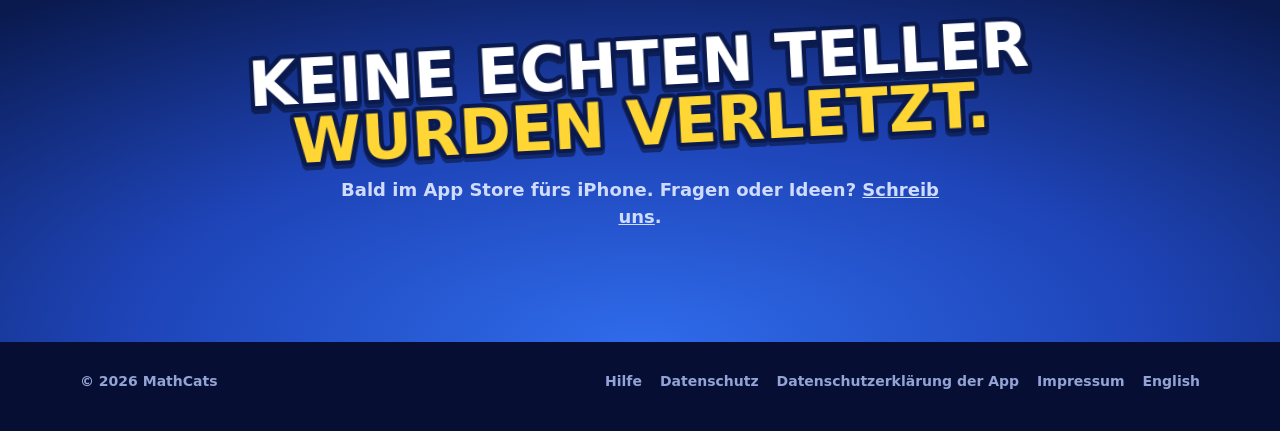
==== commit 414e266e: "Footer: © 2026 MathCats Co-Authored-By: Claude Opus 5.5 <noreply@anthropic.com>" ====
--- a/de/index.html
+++ b/de/index.html
@@ -215,7 +215,7 @@
 
 <footer class="foot">
   <div class="wrap">
-    <p>© 2026 Maksim Puzyrkov (MathCats)</p>
+    <p>© 2026 MathCats</p>
     <nav aria-label="Fußzeile">
       <a href="support/">Hilfe</a>
       <a href="privacy/">Datenschutz</a>
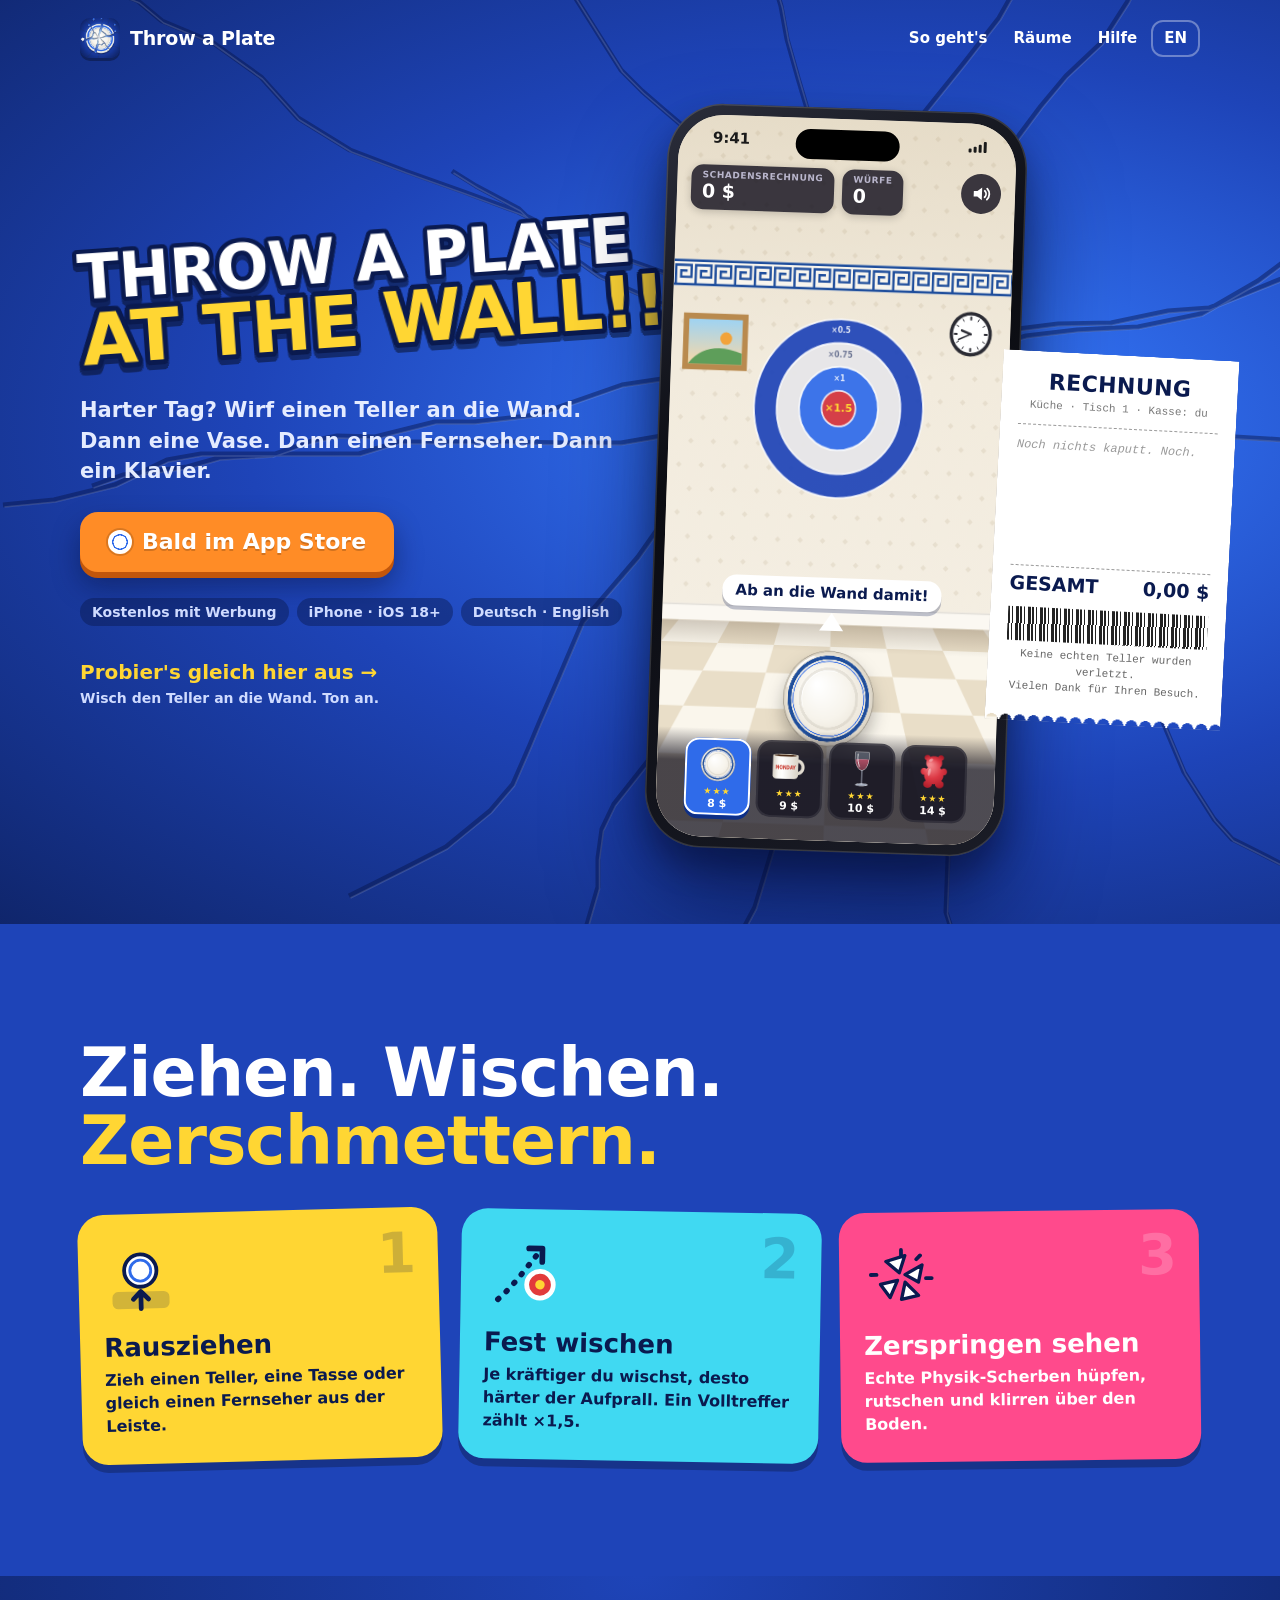
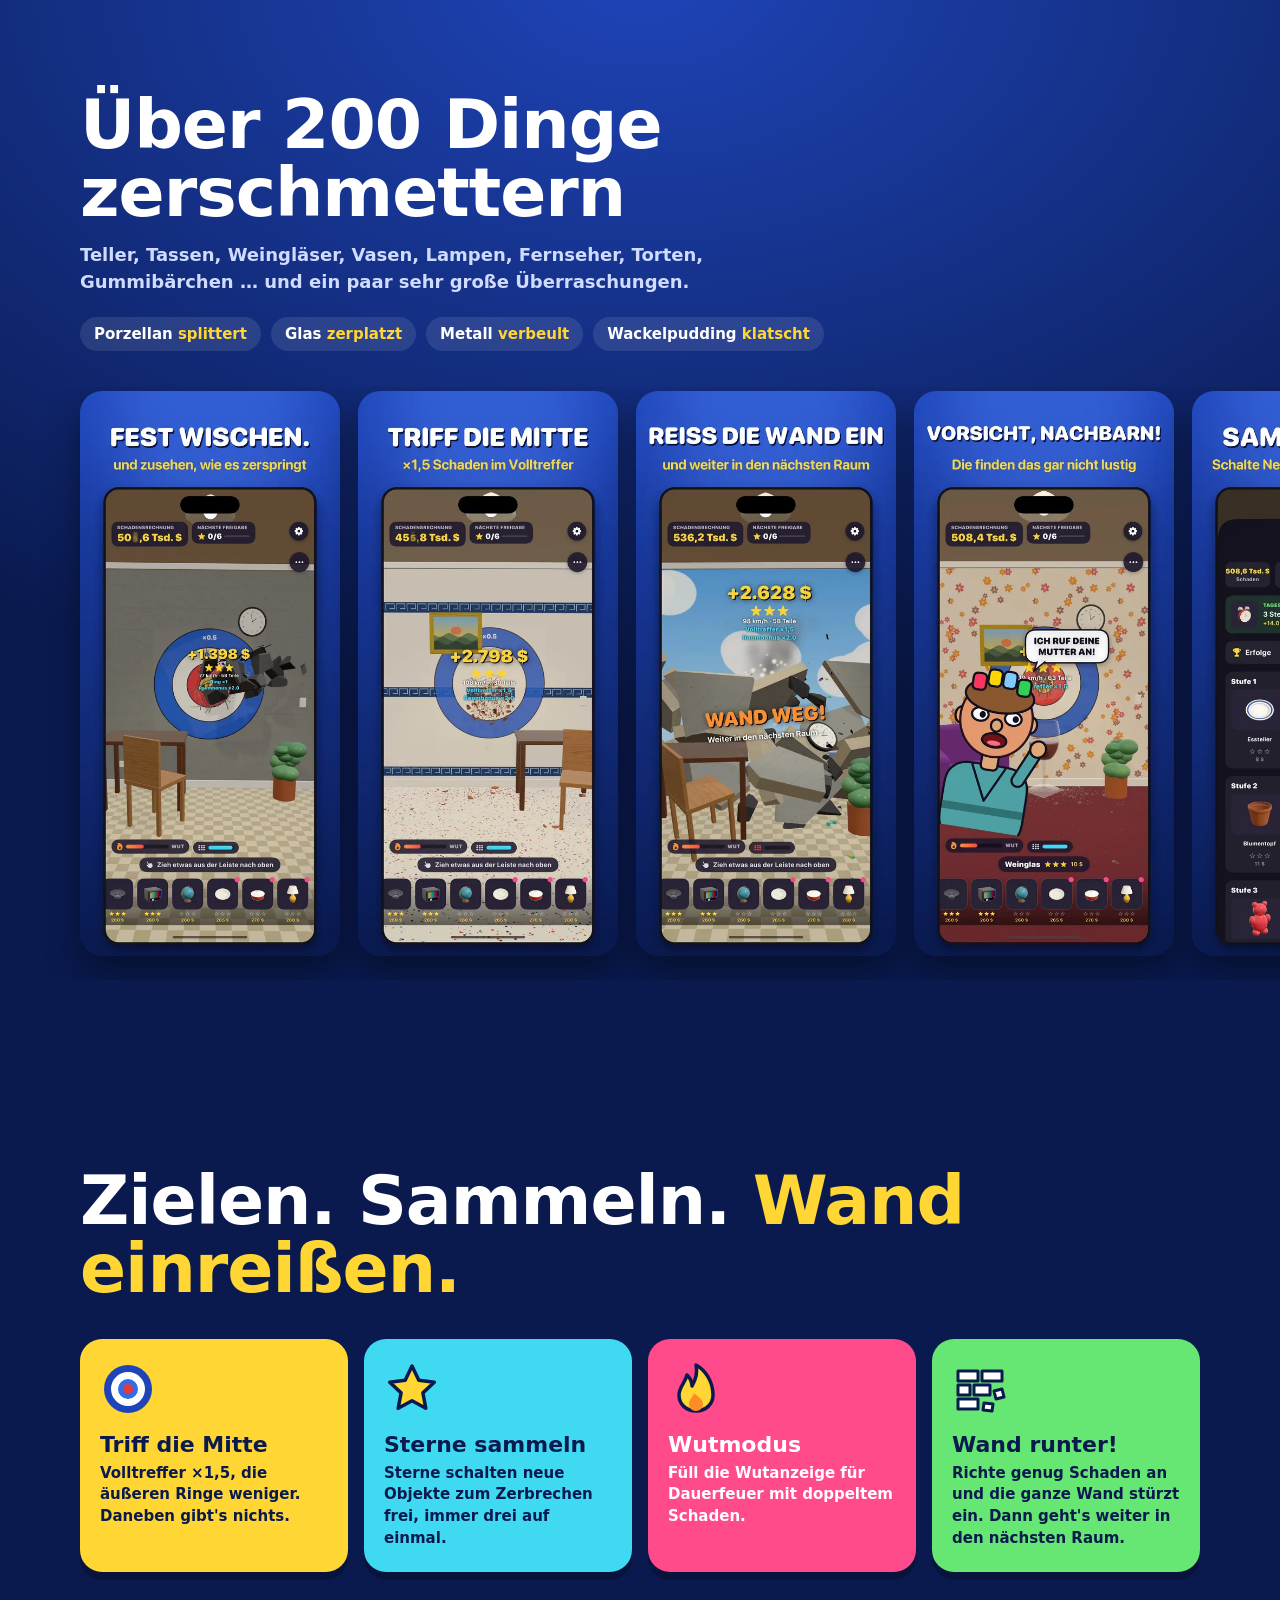
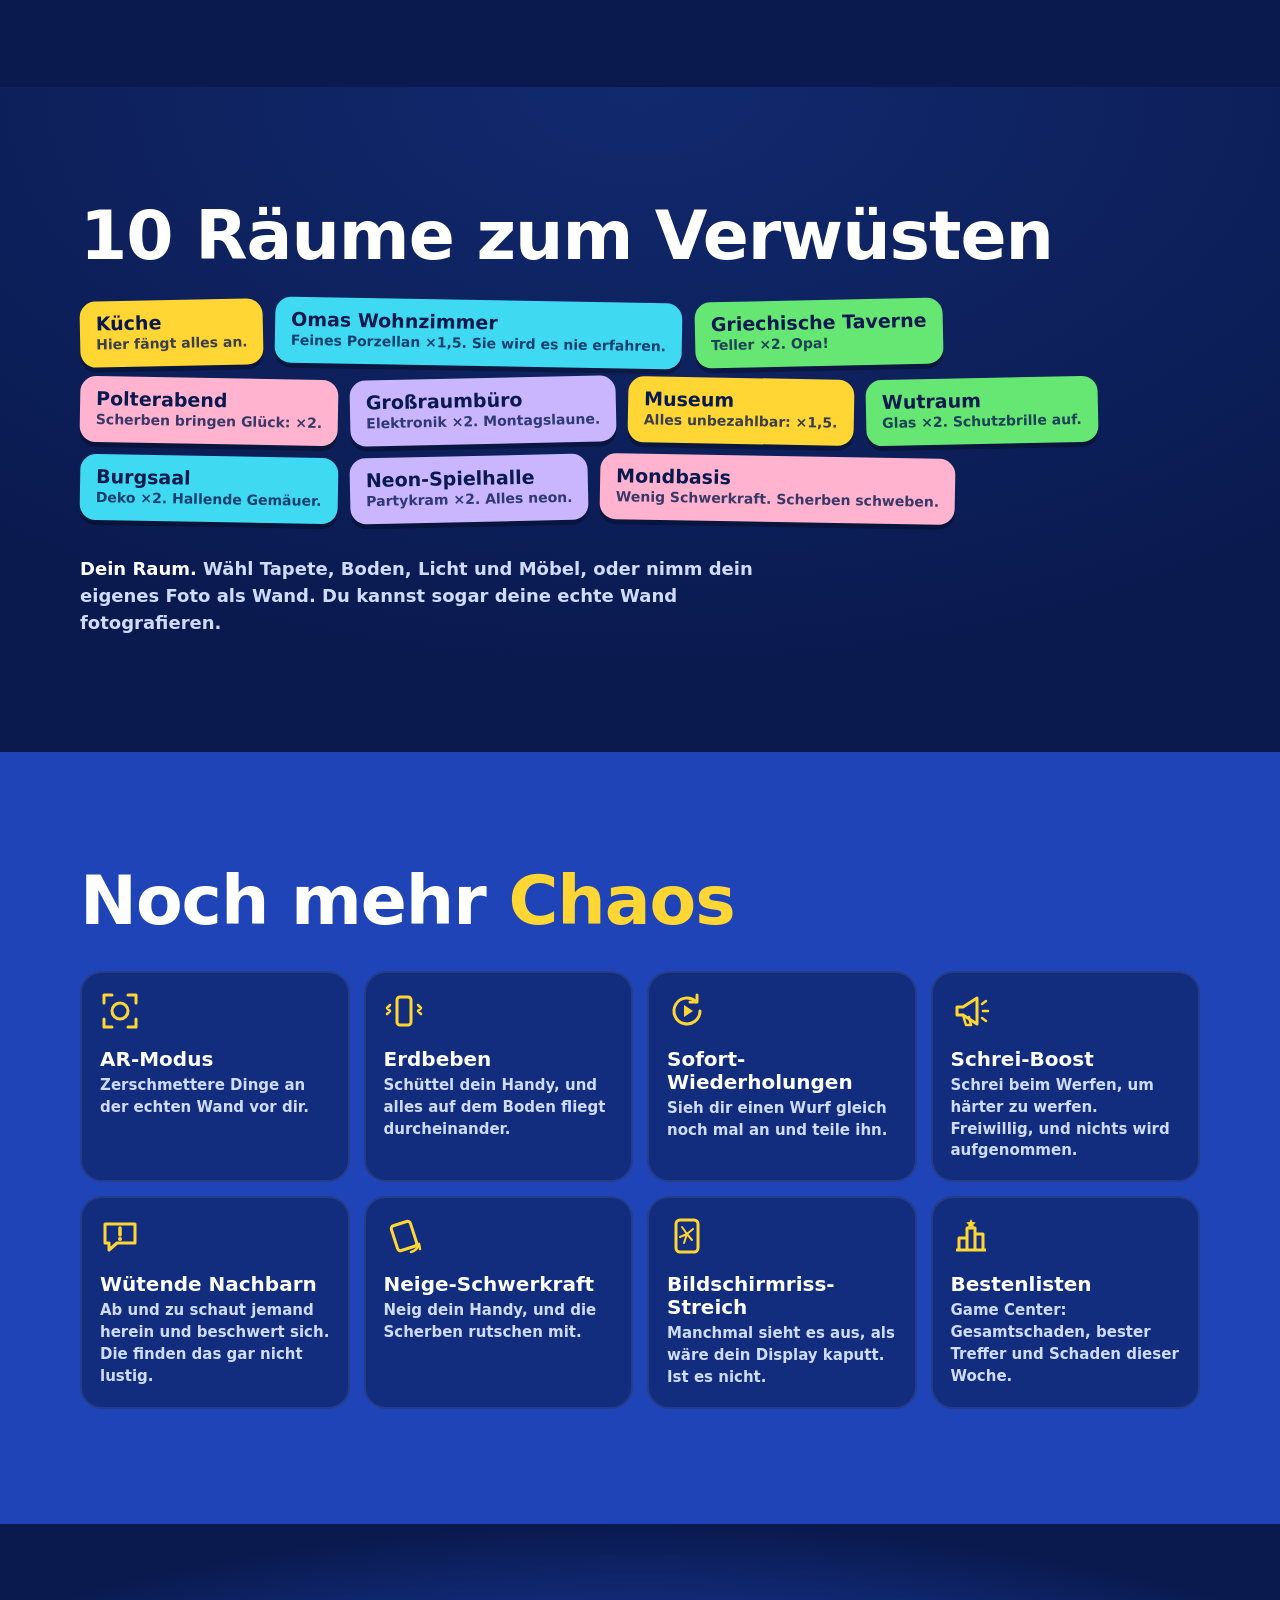
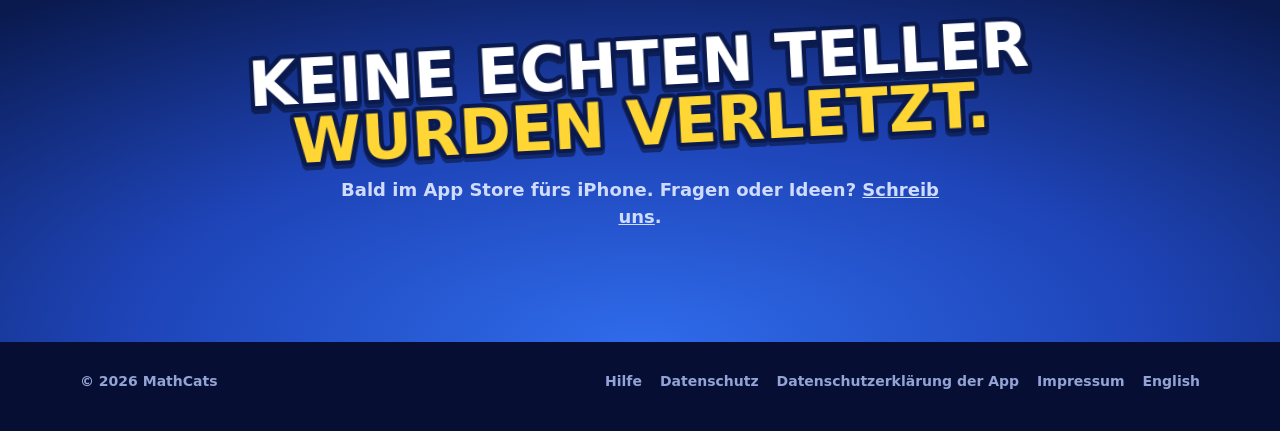
==== commit a73c1916: "Move the site address to makohippo.com The custom domain sits on the root MathCatsMathCats.github.io" ====
--- a/de/index.html
+++ b/de/index.html
@@ -10,16 +10,16 @@
 <title>Throw a Plate at the Wall!!! – Über 200 Dinge zerschmettern auf dem iPhone</title>
 <meta name="description" content="Harter Tag? Wirf einen Teller an die Wand. Dann eine Vase. Dann einen Fernseher. Ein Physik-Zerschmetter-Spiel fürs iPhone – probier es gleich hier im Browser aus.">
 <meta name="theme-color" content="#1E44B8">
-<link rel="canonical" href="https://mathcatsmathcats.github.io/ThrowAPlate/de/">
-<link rel="alternate" hreflang="en" href="https://mathcatsmathcats.github.io/ThrowAPlate/">
-<link rel="alternate" hreflang="de" href="https://mathcatsmathcats.github.io/ThrowAPlate/de/">
-<link rel="alternate" hreflang="x-default" href="https://mathcatsmathcats.github.io/ThrowAPlate/">
+<link rel="canonical" href="https://makohippo.com/ThrowAPlate/de/">
+<link rel="alternate" hreflang="en" href="https://makohippo.com/ThrowAPlate/">
+<link rel="alternate" hreflang="de" href="https://makohippo.com/ThrowAPlate/de/">
+<link rel="alternate" hreflang="x-default" href="https://makohippo.com/ThrowAPlate/">
 <meta property="og:type" content="website">
 <meta property="og:site_name" content="Throw a Plate at the Wall!!!">
 <meta property="og:title" content="Throw a Plate at the Wall!!!">
 <meta property="og:description" content="Harter Tag? Wirf einen Teller an die Wand. Dann eine Vase. Dann einen Fernseher. Über 200 Dinge zerschmettern auf dem iPhone.">
-<meta property="og:url" content="https://mathcatsmathcats.github.io/ThrowAPlate/de/">
-<meta property="og:image" content="https://mathcatsmathcats.github.io/ThrowAPlate/assets/img/og-de.jpg">
+<meta property="og:url" content="https://makohippo.com/ThrowAPlate/de/">
+<meta property="og:image" content="https://makohippo.com/ThrowAPlate/assets/img/og-de.jpg">
 <meta property="og:image:width" content="1200">
 <meta property="og:image:height" content="630">
 <meta property="og:locale" content="de_DE">
@@ -219,7 +219,7 @@
     <nav aria-label="Fußzeile">
       <a href="support/">Hilfe</a>
       <a href="privacy/">Datenschutz</a>
-      <a href="https://mathcatsmathcats.github.io/ThrowAPlate-privacy/privacy-policy.html#de">Datenschutzerklärung der App</a>
+      <a href="https://makohippo.com/ThrowAPlate-privacy/privacy-policy.html#de">Datenschutzerklärung der App</a>
       <a href="../impressum/">Impressum</a>
       <a href="../" lang="en" hreflang="en">English</a>
     </nav>
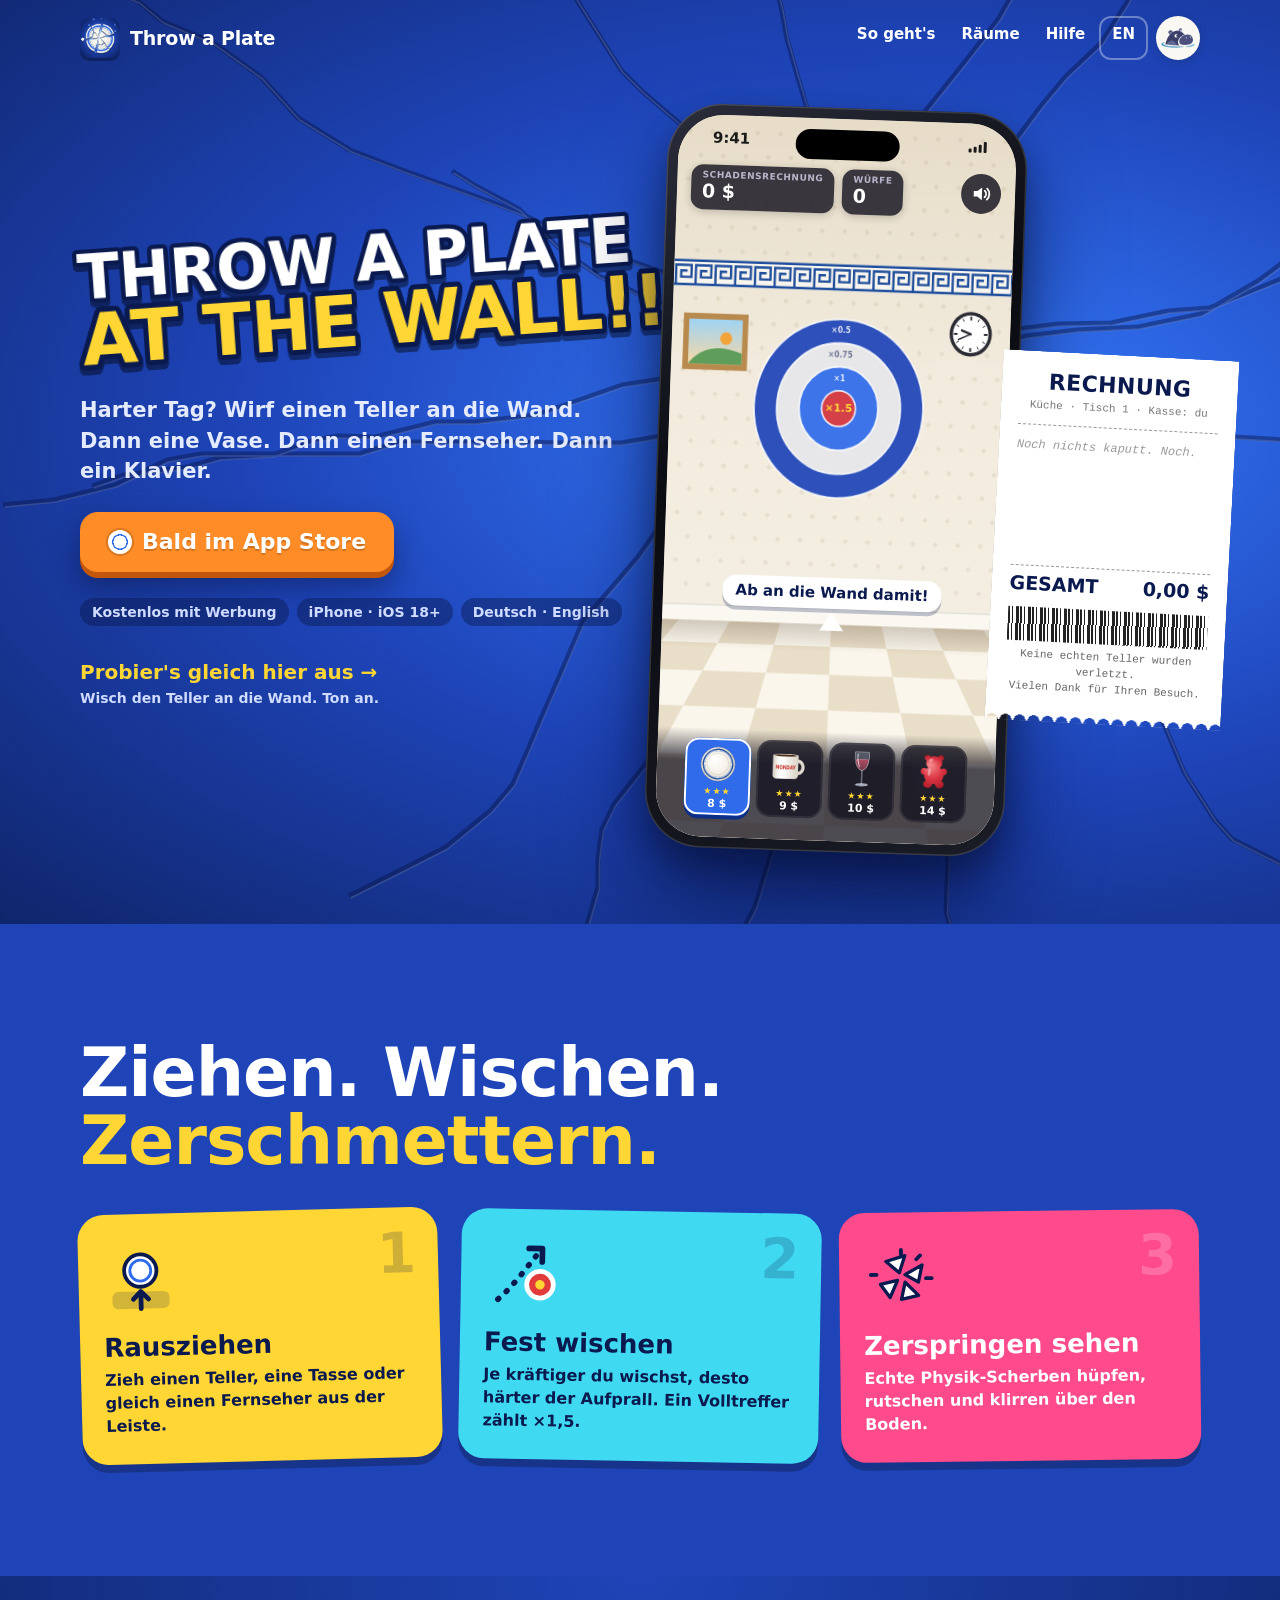
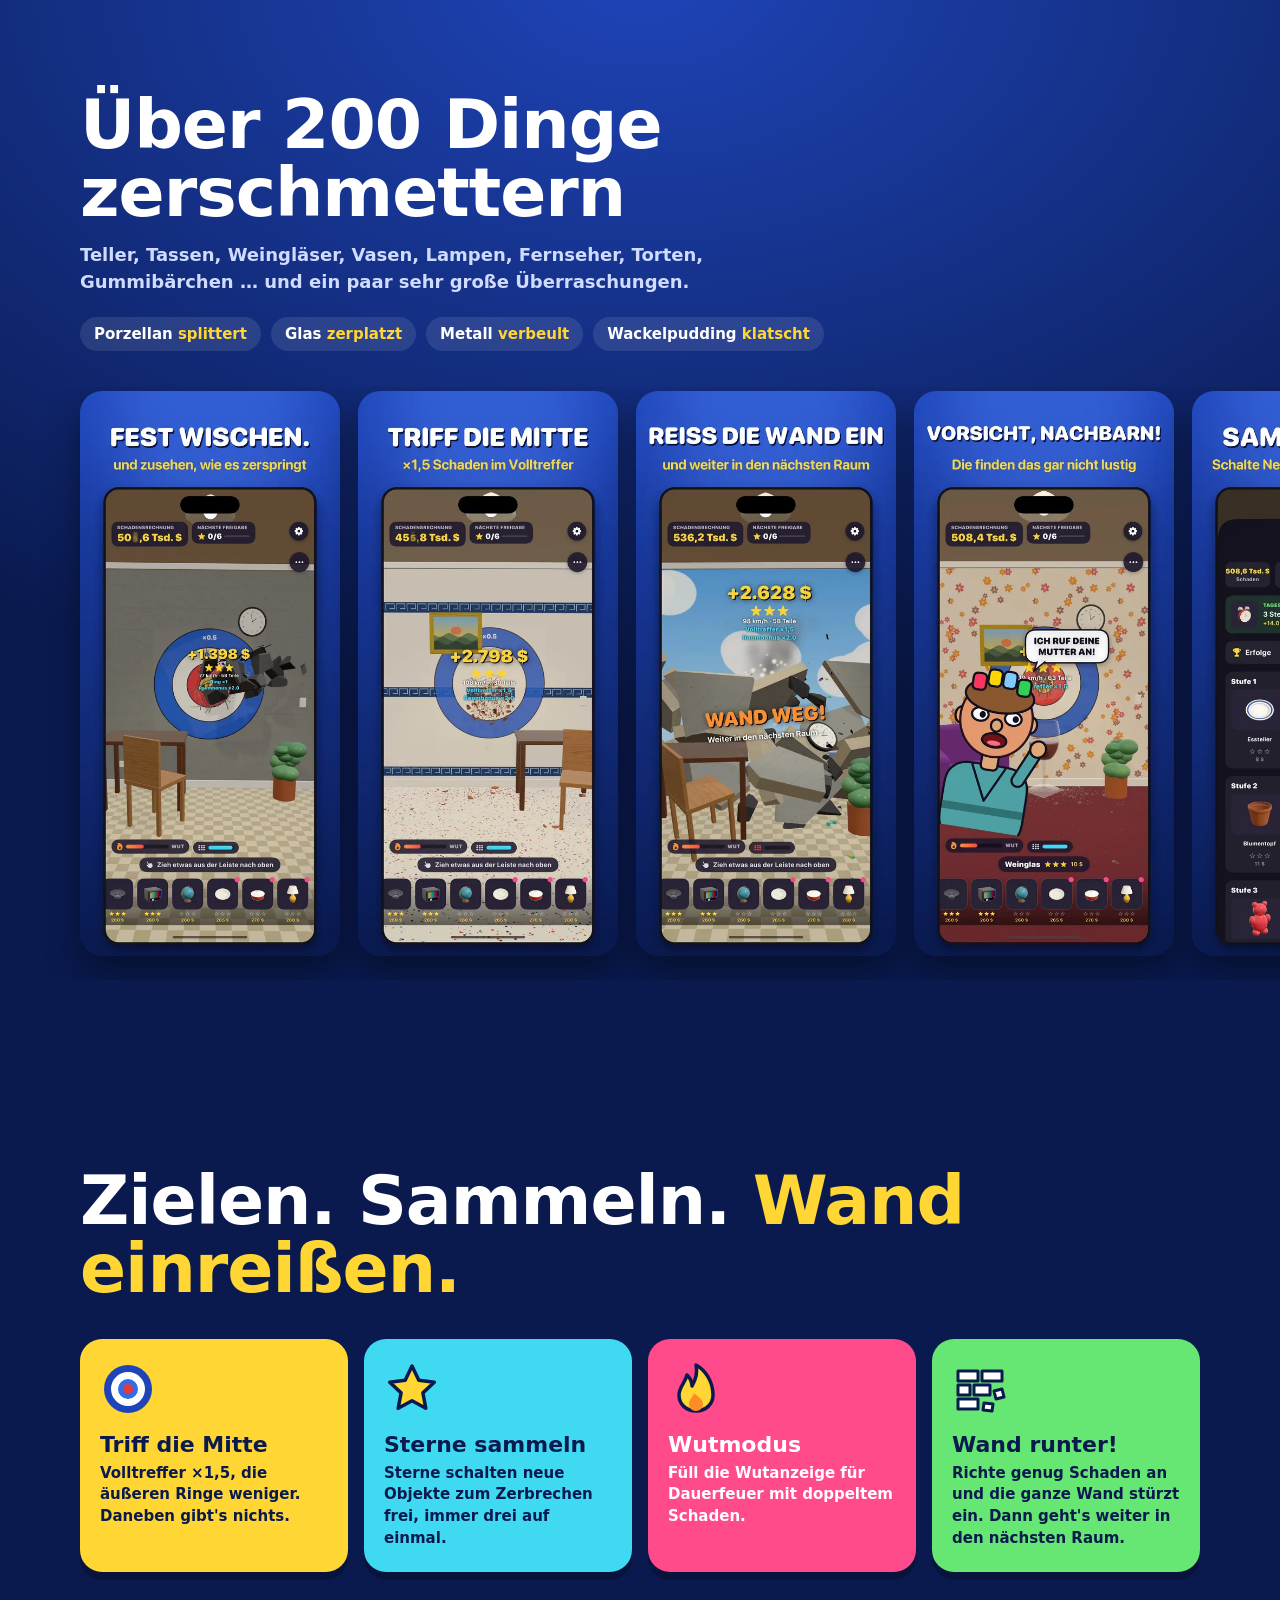
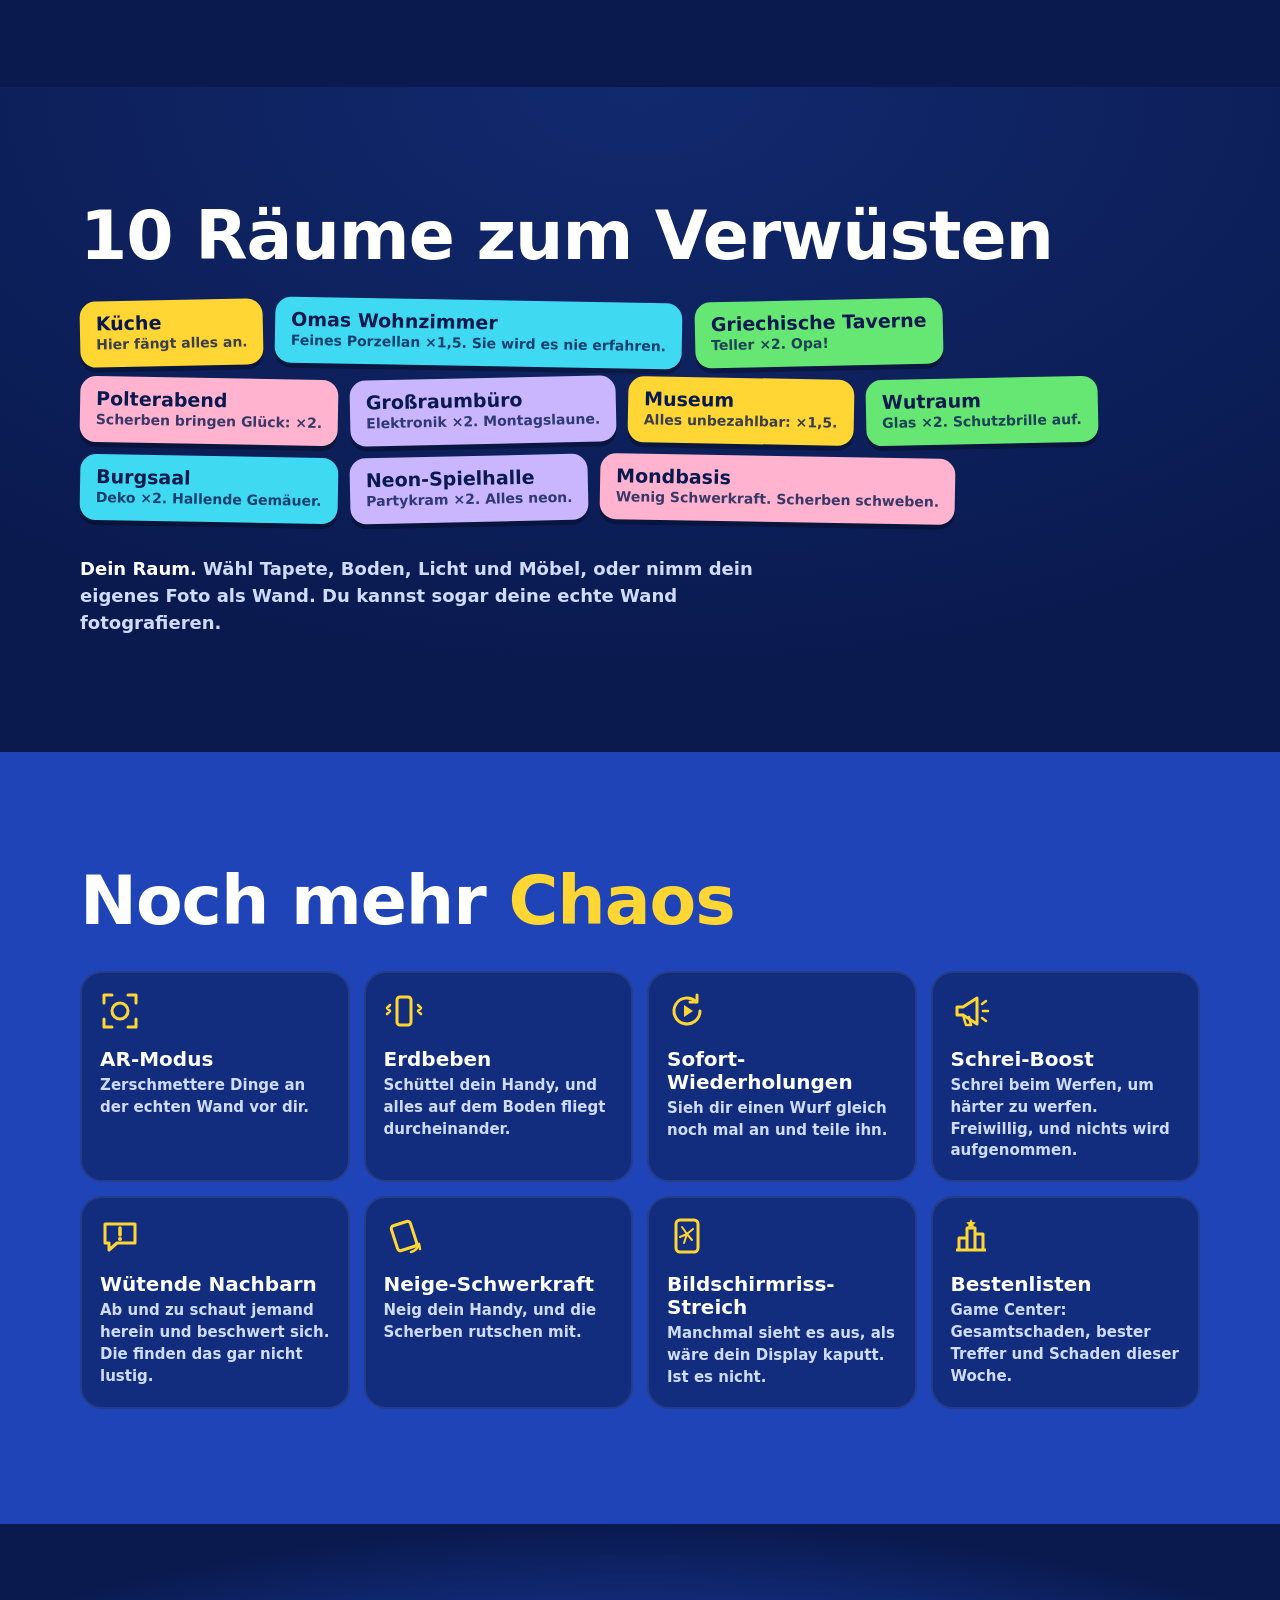
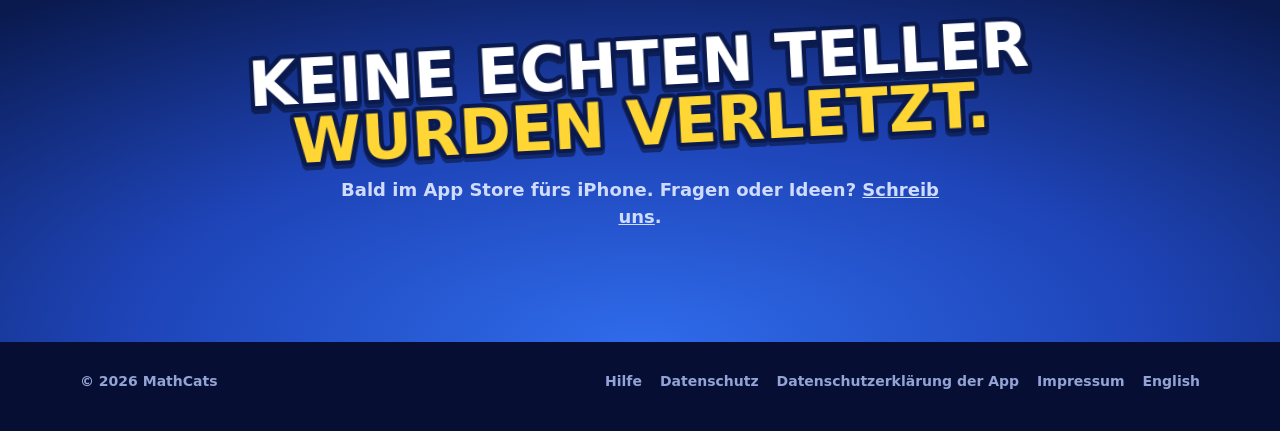
==== commit 9afd2b39: "Name only in the one Impressum; hippo badge back to makohippo.com - Impressum links go to https://ma" ====
--- a/de/index.html
+++ b/de/index.html
@@ -40,6 +40,7 @@
       <a href="#rooms" class="wide">Räume</a>
       <a href="support/">Hilfe</a>
       <a href="../" class="lang" lang="en" hreflang="en" title="English">EN</a>
+      <a class="studio" href="https://makohippo.com/" aria-label="makohippo – alle Spiele" title="makohippo – alle Spiele"><img src="../assets/img/makohippo-hippo.webp" width="48" height="48" alt=""></a>
     </nav>
   </div>
 </header>
@@ -220,7 +221,7 @@
       <a href="support/">Hilfe</a>
       <a href="privacy/">Datenschutz</a>
       <a href="https://makohippo.com/ThrowAPlate-privacy/privacy-policy.html#de">Datenschutzerklärung der App</a>
-      <a href="../impressum/">Impressum</a>
+      <a href="https://makohippo.com/impressum/">Impressum</a>
       <a href="../" lang="en" hreflang="en">English</a>
     </nav>
   </div>
--- a/assets/site.css
+++ b/assets/site.css
@@ -245,3 +245,10 @@
 .lost .sign { margin: 0 0 30px; max-width: none; font: 900 clamp(34px, 8vw, 84px)/.95 var(--round); color: #fff; }
 .lost .links { display: flex; flex-wrap: wrap; gap: 14px; justify-content: center; }
 .ghost { background: rgba(10,26,79,.55); box-shadow: inset 0 0 0 2px rgba(255,255,255,.3); }
+
+/* makohippo badge in the header: back to all games on makohippo.com */
+.top nav a.studio { padding: 0; width: 44px; height: 44px; min-height: 44px; margin-left: 6px; display: inline-flex; align-items: center; justify-content: center;
+  border: 0; border-radius: 50%; background: #FAF8F3; box-shadow: 0 2px 8px rgba(31, 45, 74, .25); transition: transform .2s; }
+.top nav a.studio:hover { background: #FAF8F3; transform: scale(1.08) rotate(-5deg); }
+.top nav a.studio img { width: 34px; height: 34px; display: block; }
+@media (prefers-reduced-motion: reduce) { .top nav a.studio { transition: none; } .top nav a.studio:hover { transform: none; } }
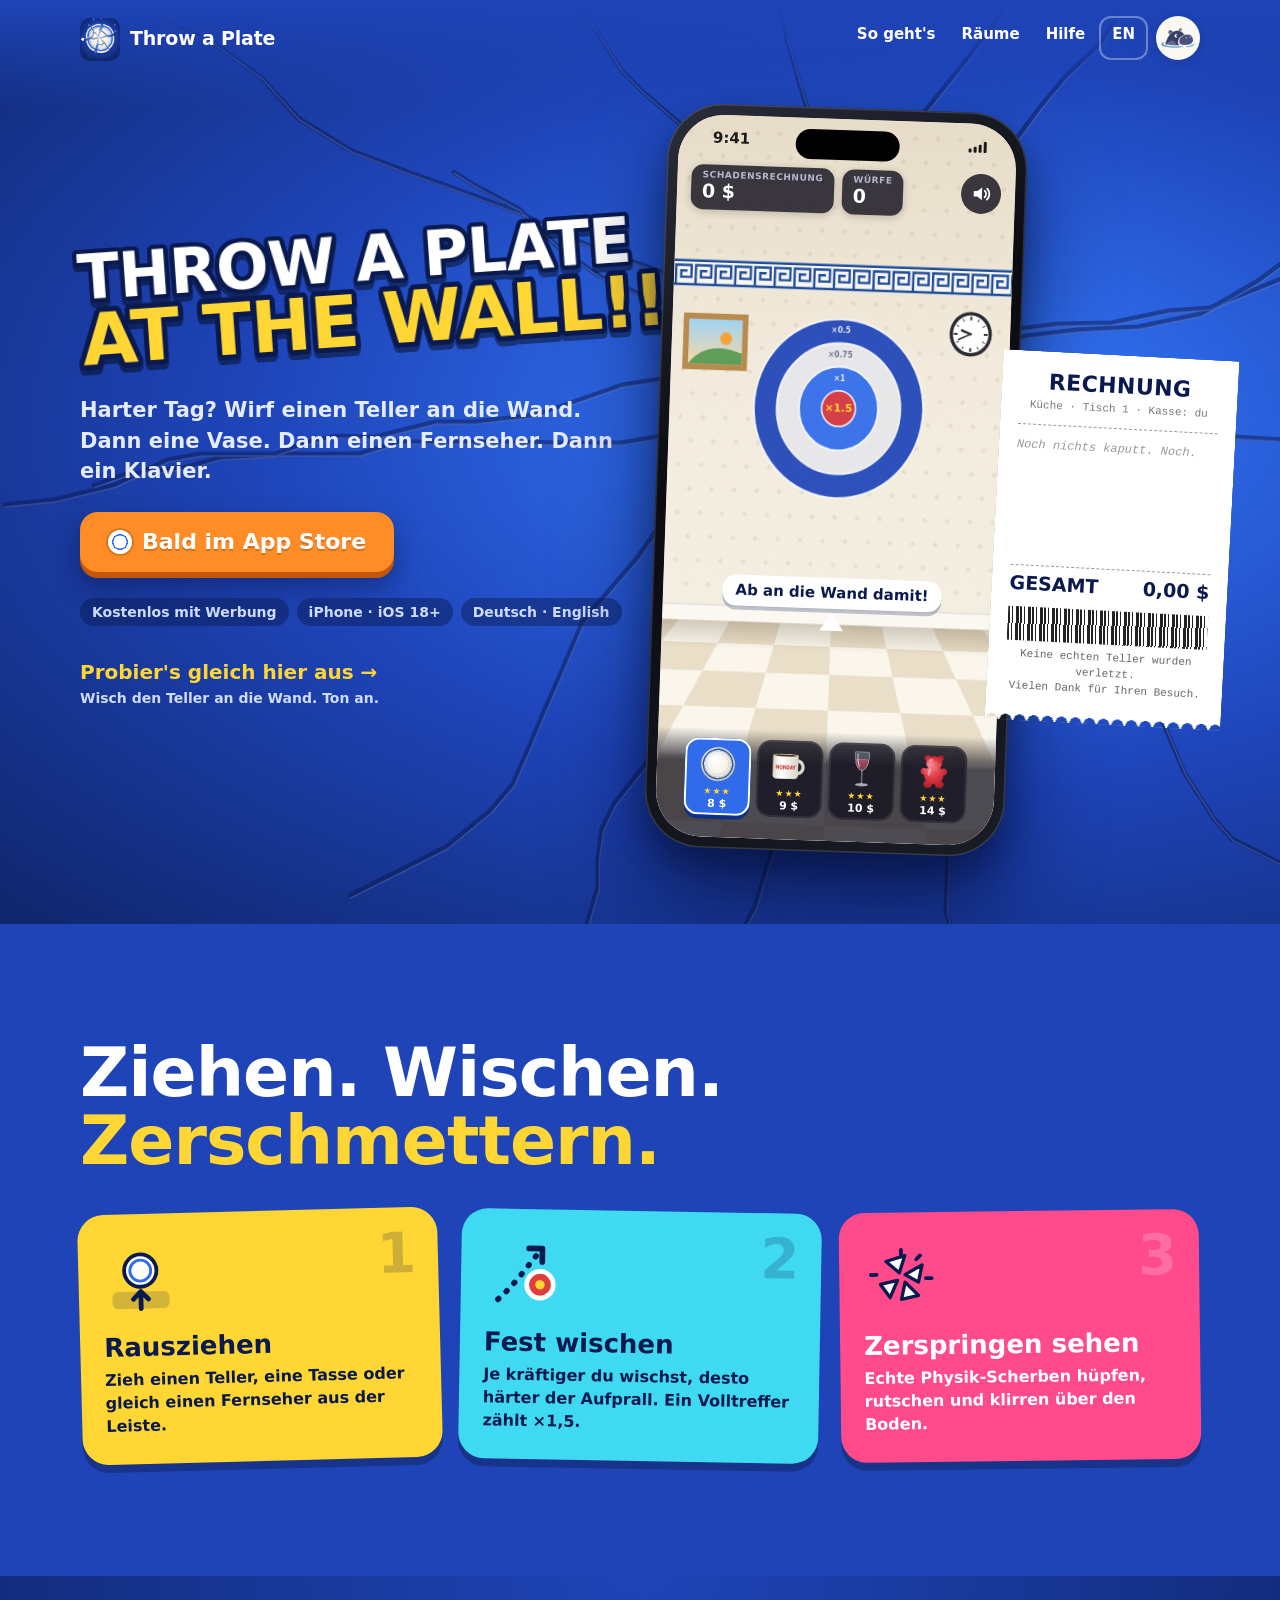
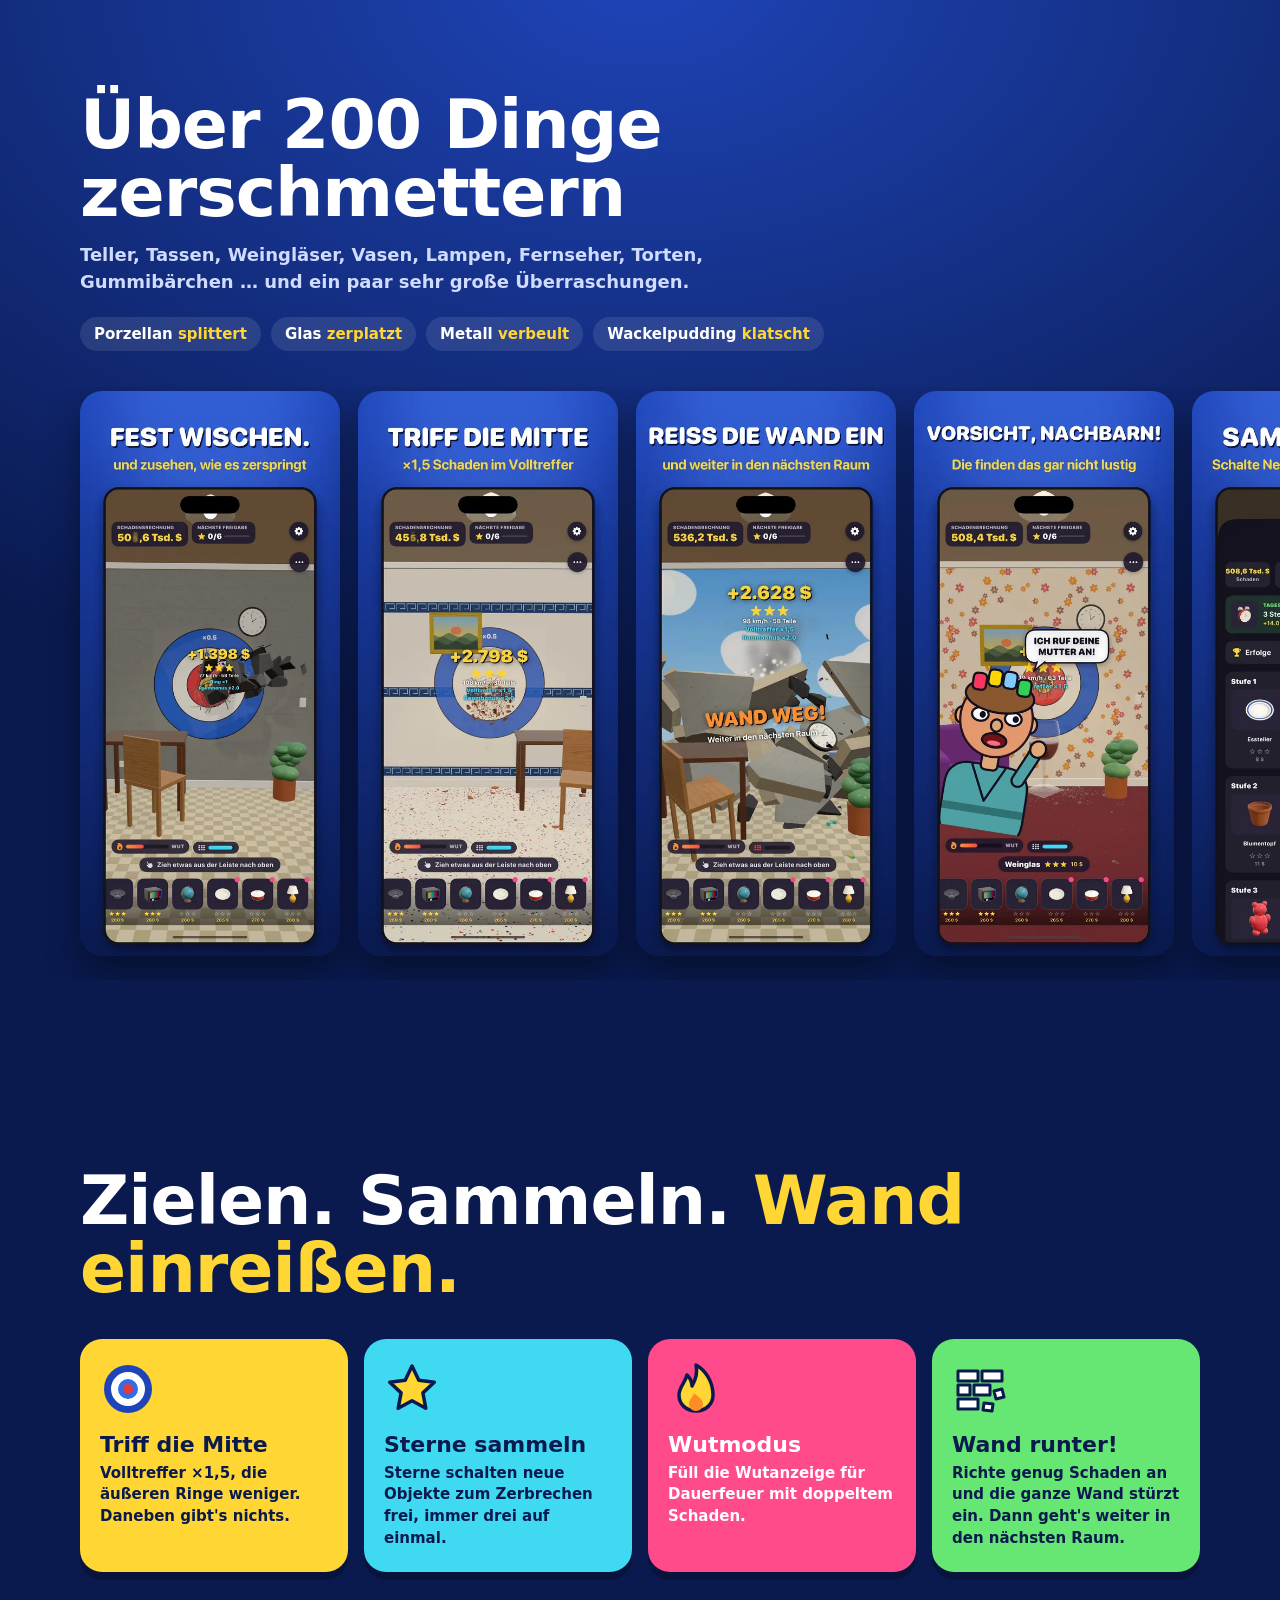
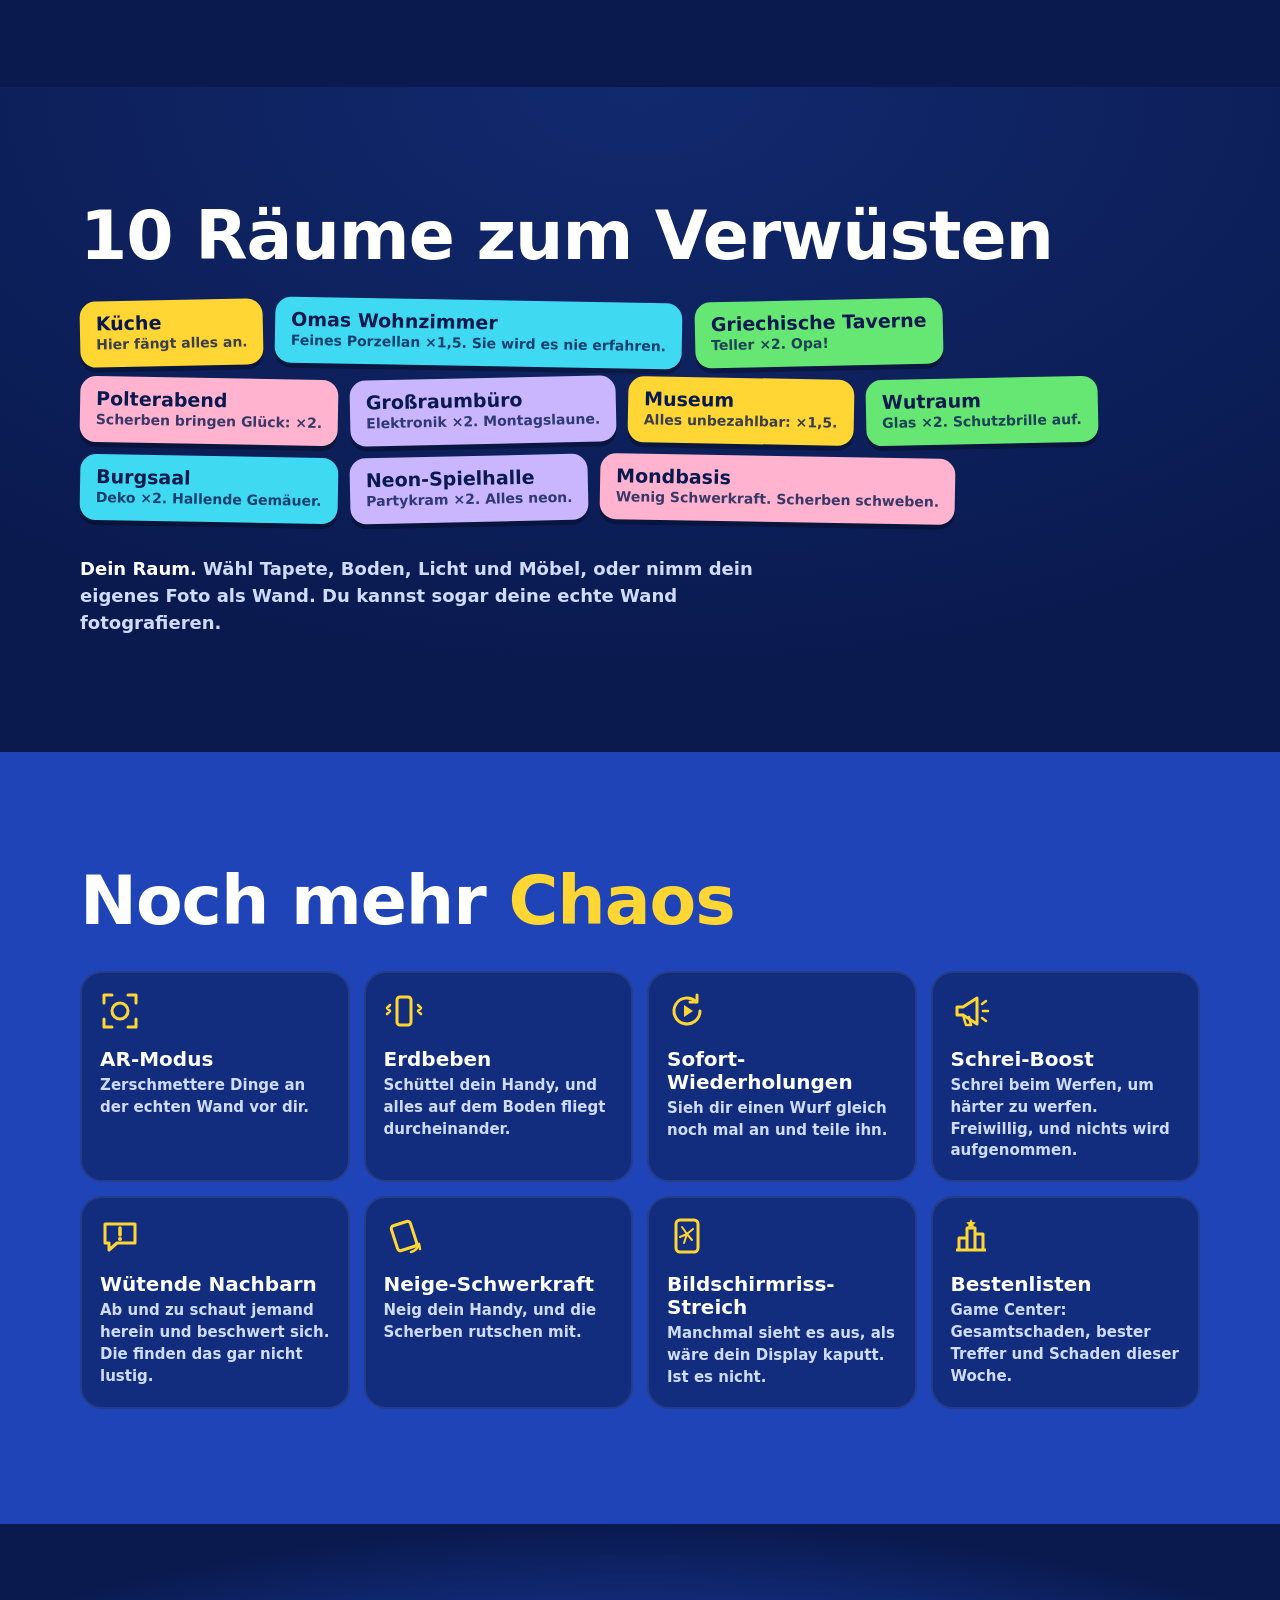
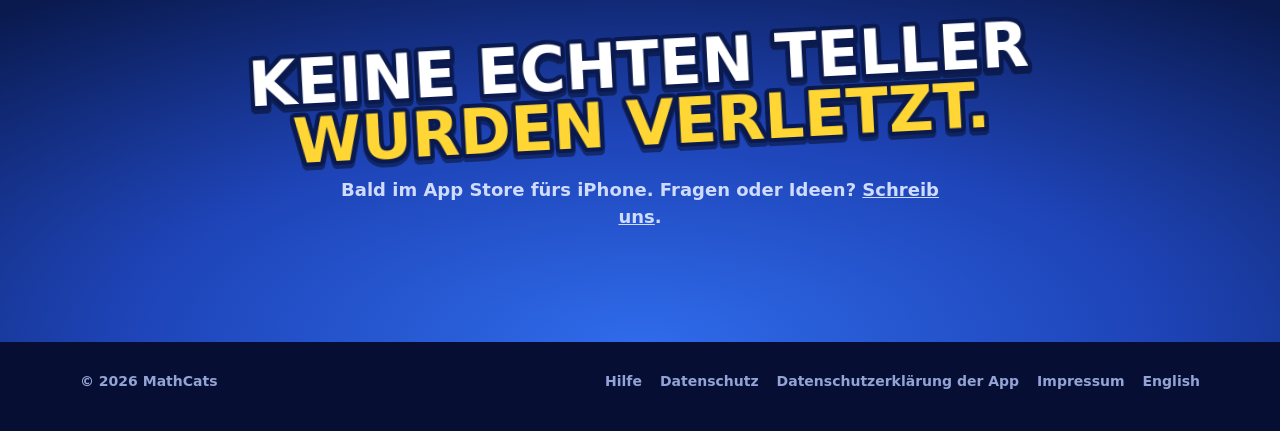
==== commit fc15a3ef: "Phone header: square app icon, room for the badge, Safari strip blends in - .brand img never shrinks" ====
--- a/de/index.html
+++ b/de/index.html
@@ -27,7 +27,7 @@
 <!-- LINK EDIT: wenn die App live ist, ihre App-Store-ID für Safaris Banner eintragen: <meta name="apple-itunes-app" content="app-id=0000000000"> -->
 <link rel="icon" type="image/png" href="../favicon.png">
 <link rel="apple-touch-icon" href="../apple-touch-icon.png">
-<link rel="stylesheet" href="../assets/site.css">
+<link rel="stylesheet" href="../assets/site.css?v=2">
 </head>
 <body>
 <a class="skip" href="#main">Zum Inhalt</a>
--- a/assets/site.css
+++ b/assets/site.css
@@ -38,7 +38,7 @@
 .top { position: absolute; inset: 0 0 auto; z-index: 10; }
 .top .wrap { display: flex; align-items: center; justify-content: space-between; gap: 12px; height: 76px; }
 .brand { display: flex; align-items: center; gap: 10px; text-decoration: none; font: 900 19px/1 var(--round); letter-spacing: -.01em; white-space: nowrap; }
-.brand img { width: 40px; height: 40px; border-radius: 10px; box-shadow: 0 3px 0 rgba(0,0,0,.3); }
+.brand img { flex: none; width: 40px; height: 40px; border-radius: 10px; box-shadow: 0 3px 0 rgba(0,0,0,.3); }
 .top nav { display: flex; gap: 2px; }
 .top nav a { text-decoration: none; font: 800 15px/1 var(--round); padding: 11px 12px; border-radius: 12px; white-space: nowrap; }
 .top nav a:hover { background: rgba(255,255,255,.12); }
@@ -252,3 +252,15 @@
 .top nav a.studio:hover { background: #FAF8F3; transform: scale(1.08) rotate(-5deg); }
 .top nav a.studio img { width: 34px; height: 34px; display: block; }
 @media (prefers-reduced-motion: reduce) { .top nav a.studio { transition: none; } .top nav a.studio:hover { transform: none; } }
+
+/* Safari paints the strip behind the clock in the theme colour (--blue, #1E44B8), so the top of the page fades into it */
+.hero::after, .page-hero::after { content: ""; position: absolute; inset: 0 0 auto; height: 110px; pointer-events: none;
+  background: linear-gradient(var(--blue), rgb(30 68 184 / 0)); }
+
+/* Phones: the menu needs room for SF Rounded (wider than the fallback fonts) plus the makohippo badge */
+@media (max-width: 440px) {
+  .top nav a { padding: 10px 6px; font-size: 14px; }
+  .top nav .lang { padding: 8px 8px; }
+  .top nav a.studio { width: 38px; height: 38px; min-height: 38px; margin-left: 4px; }
+  .top nav a.studio img { width: 30px; height: 30px; }
+}
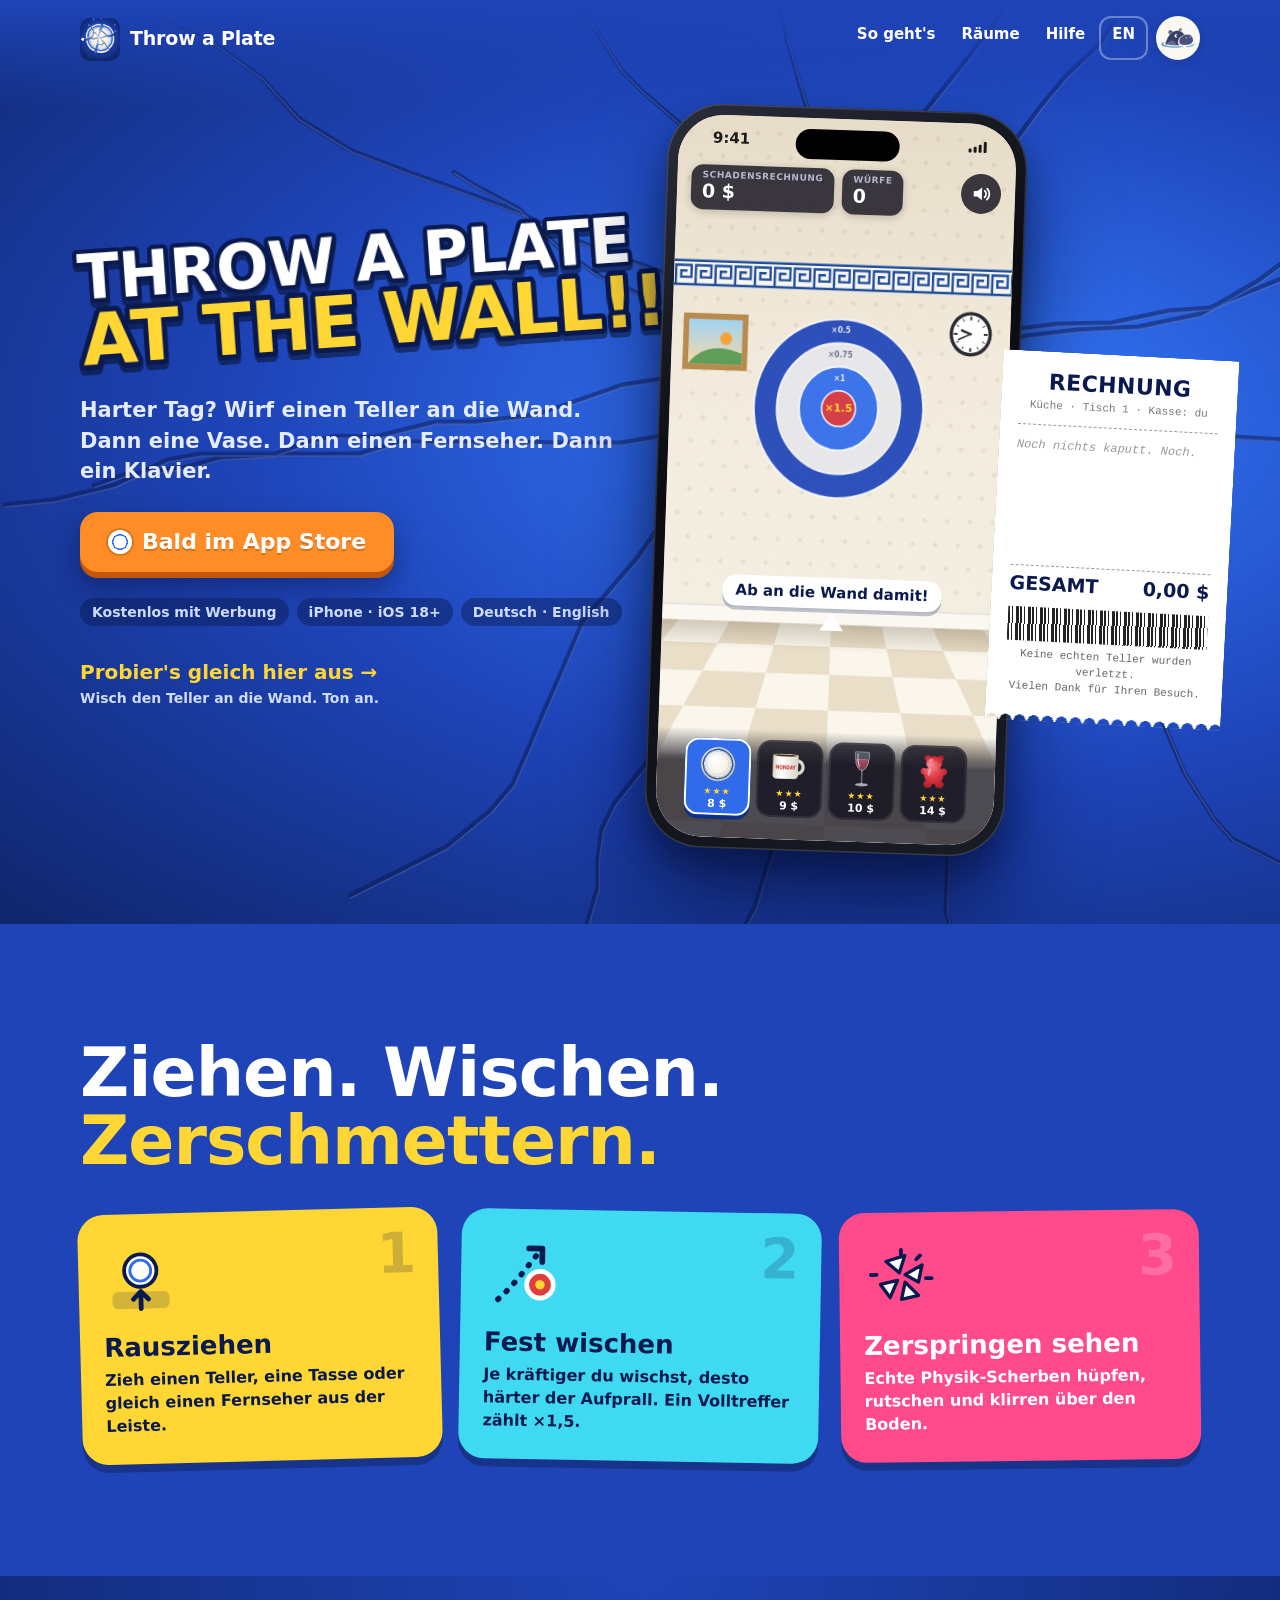
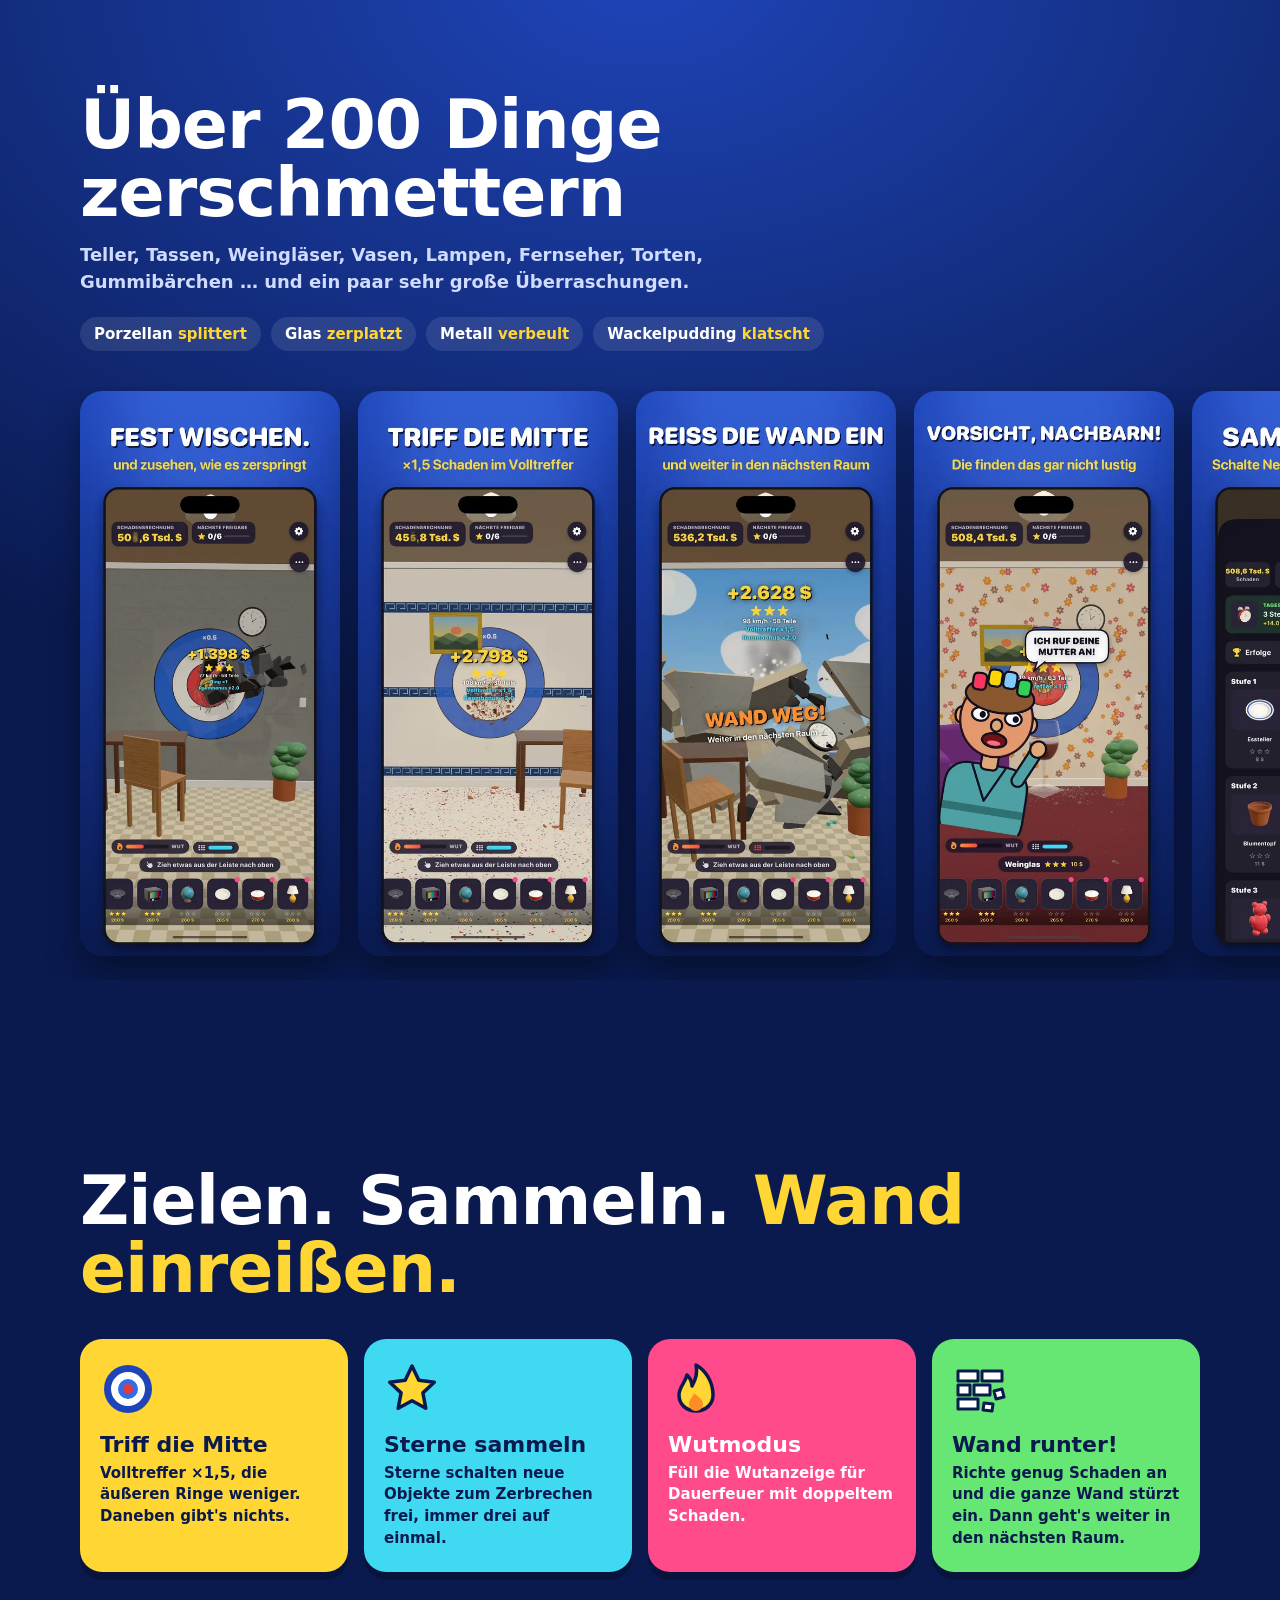
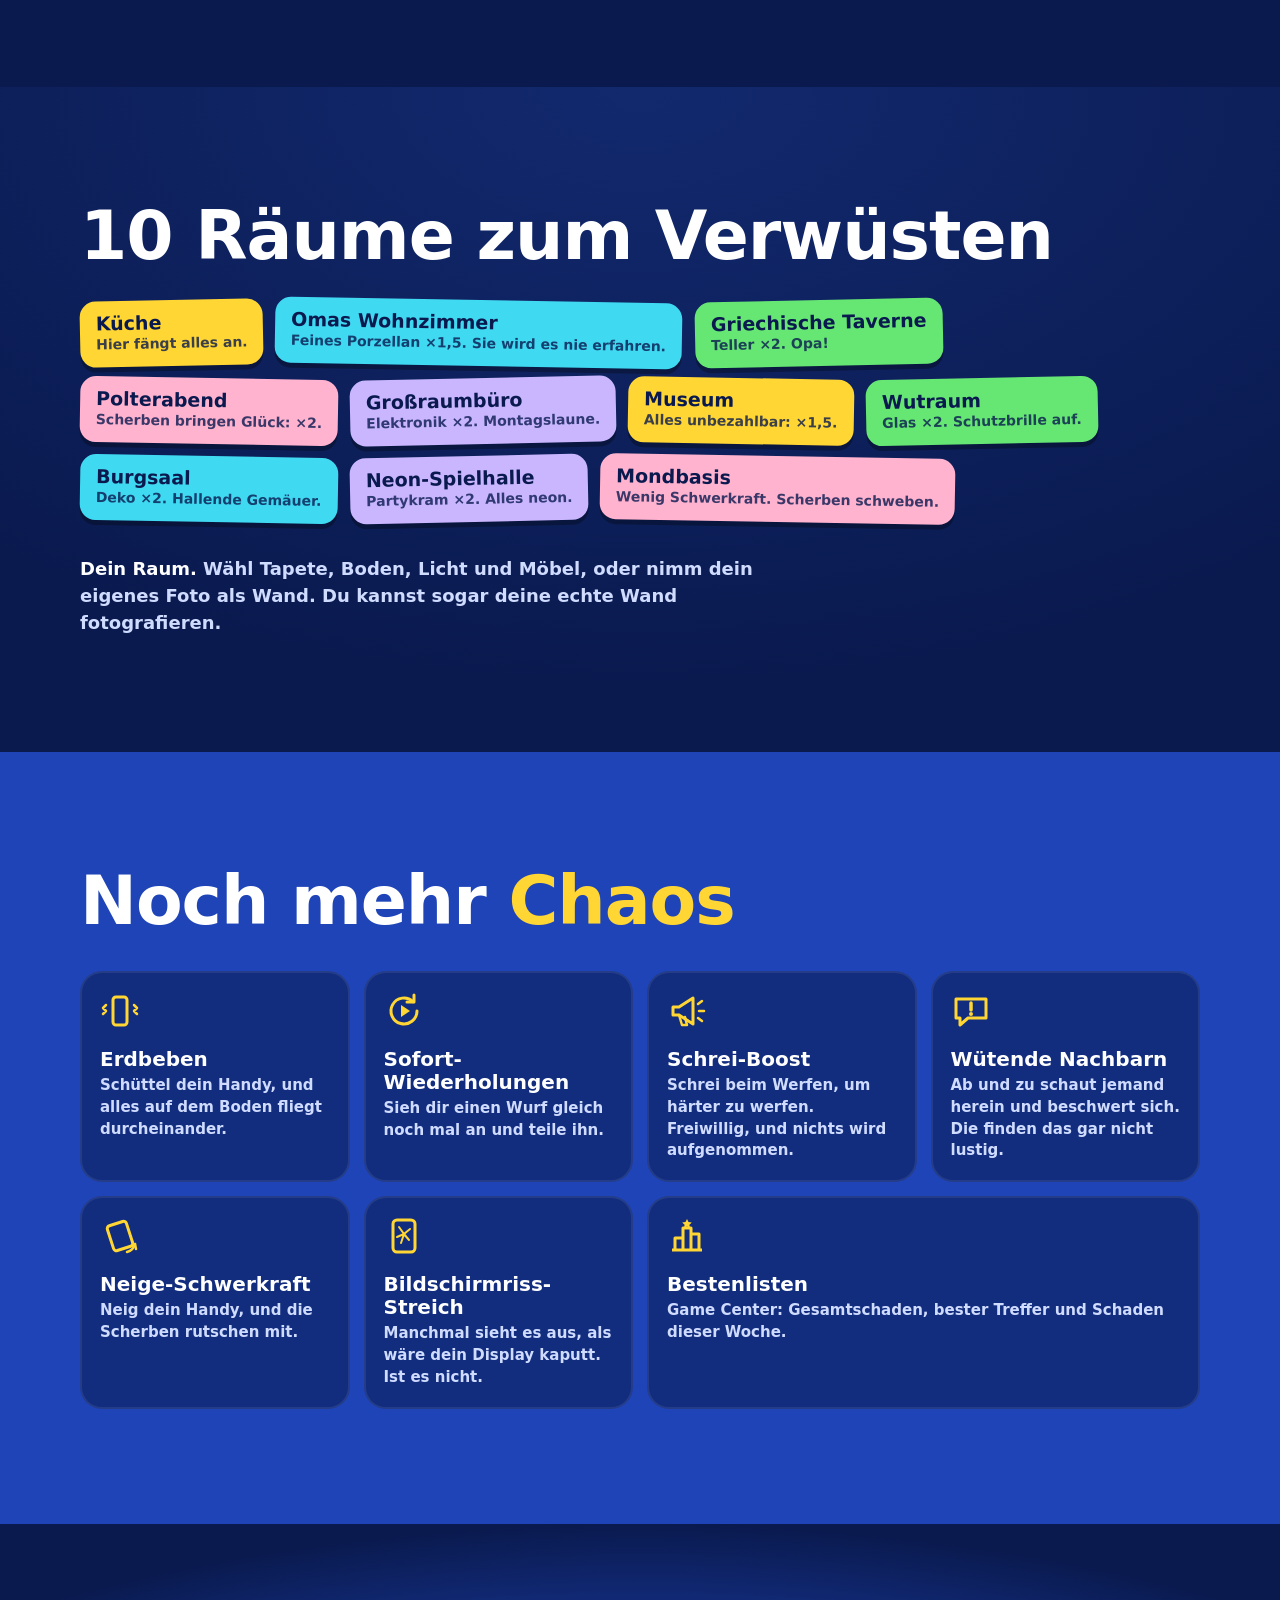
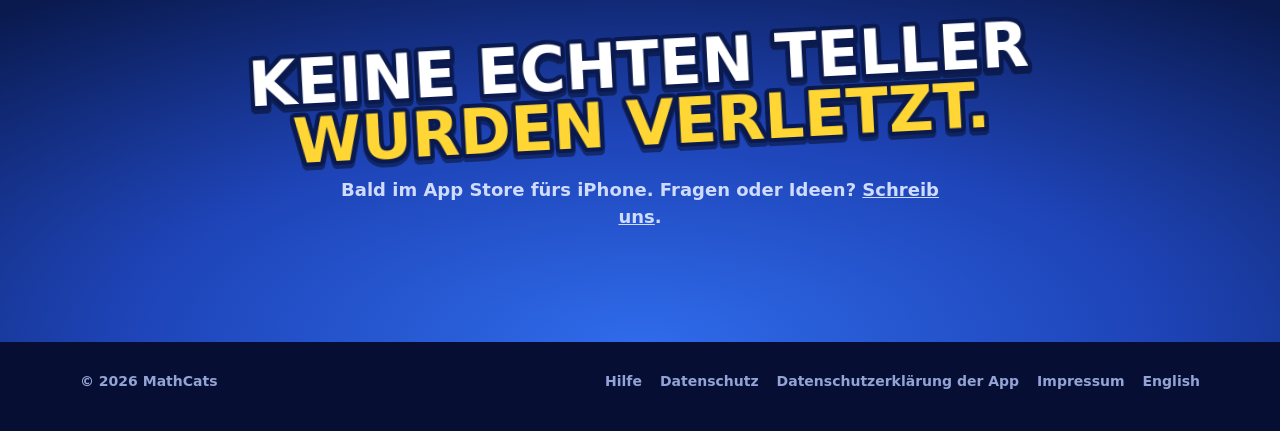
==== commit 6ef3b933: "Take AR Mode off the site while it's hidden in the app AR Mode is hidden from the title screen until" ====
--- a/de/index.html
+++ b/de/index.html
@@ -185,8 +185,6 @@
     <!-- EDIT 7 – die Extras -->
     <h2 class="shout">Noch mehr <em>Chaos</em></h2>
     <ul class="tiles">
-      <li><svg viewBox="0 0 40 40" aria-hidden="true"><path d="M4 12V4h8M28 4h8v8M36 28v8h-8M12 36H4v-8" fill="none" stroke="currentColor" stroke-width="3" stroke-linecap="round" stroke-linejoin="round"/><circle cx="20" cy="20" r="8" fill="none" stroke="currentColor" stroke-width="3"/></svg>
-        <h3>AR-Modus</h3><p>Zerschmettere Dinge an der echten Wand vor dir.</p></li>
       <li><svg viewBox="0 0 40 40" aria-hidden="true"><rect x="13" y="6" width="14" height="28" rx="3" fill="none" stroke="currentColor" stroke-width="3"/><path d="M6 14l-3 3 3 3 -3 3M34 14l3 3-3 3 3 3" fill="none" stroke="currentColor" stroke-width="2.5" stroke-linecap="round" stroke-linejoin="round"/></svg>
         <h3>Erdbeben</h3><p>Schüttel dein Handy, und alles auf dem Boden fliegt durcheinander.</p></li>
       <li><svg viewBox="0 0 40 40" aria-hidden="true"><path d="M33 20a13 13 0 1 1-4-9.4" fill="none" stroke="currentColor" stroke-width="3" stroke-linecap="round"/><path d="M30 4v7h-7" fill="none" stroke="currentColor" stroke-width="3" stroke-linecap="round" stroke-linejoin="round"/><path d="M17 14v12l9-6z" fill="currentColor"/></svg>
@@ -199,7 +197,7 @@
         <h3>Neige-Schwerkraft</h3><p>Neig dein Handy, und die Scherben rutschen mit.</p></li>
       <li><svg viewBox="0 0 40 40" aria-hidden="true"><rect x="9" y="4" width="22" height="32" rx="4" fill="none" stroke="currentColor" stroke-width="3"/><path d="M20 18l-5-7M20 18l6-5M20 18l-3 9M20 18l5 6M20 18l-7 3" fill="none" stroke="currentColor" stroke-width="2" stroke-linecap="round"/></svg>
         <h3>Bildschirmriss-Streich</h3><p>Manchmal sieht es aus, als wäre dein Display kaputt. Ist es nicht.</p></li>
-      <li><svg viewBox="0 0 40 40" aria-hidden="true"><path d="M5 34h30M8 34V22h8v12M16 34V12h8v22M24 34V18h8v16" fill="none" stroke="currentColor" stroke-width="3" stroke-linejoin="round"/><path d="M20 3l1.5 3 3.3.5-2.4 2.3.6 3.2-3-1.6-3 1.6.6-3.2-2.4-2.3 3.3-.5z" fill="currentColor"/></svg>
+      <li class="wide"><svg viewBox="0 0 40 40" aria-hidden="true"><path d="M5 34h30M8 34V22h8v12M16 34V12h8v22M24 34V18h8v16" fill="none" stroke="currentColor" stroke-width="3" stroke-linejoin="round"/><path d="M20 3l1.5 3 3.3.5-2.4 2.3.6 3.2-3-1.6-3 1.6.6-3.2-2.4-2.3 3.3-.5z" fill="currentColor"/></svg>
         <h3>Bestenlisten</h3><p>Game Center: Gesamtschaden, bester Treffer und Schaden dieser Woche.</p></li>
     </ul>
   </div>
--- a/assets/site.css
+++ b/assets/site.css
@@ -182,8 +182,9 @@
 
 .chaos { background: var(--blue); }
 .tiles { display: grid; grid-template-columns: repeat(4, 1fr); gap: 14px; margin: 36px 0 0; padding: 0; list-style: none; }
+.tiles .wide { grid-column: span 2; }
 @media (max-width: 980px) { .tiles { grid-template-columns: repeat(2, 1fr); } }
-@media (max-width: 480px) { .tiles { grid-template-columns: 1fr; } }
+@media (max-width: 480px) { .tiles { grid-template-columns: 1fr; } .tiles .wide { grid-column: auto; } }
 .tiles li { padding: 20px; border-radius: 22px; background: rgba(10,26,79,.55); box-shadow: inset 0 0 0 2px rgba(255,255,255,.08); }
 .tiles svg { width: 40px; height: 40px; margin-bottom: 10px; color: var(--yellow); }
 .tiles h3 { margin: 0 0 4px; font: 900 20px/1.15 var(--round); }
